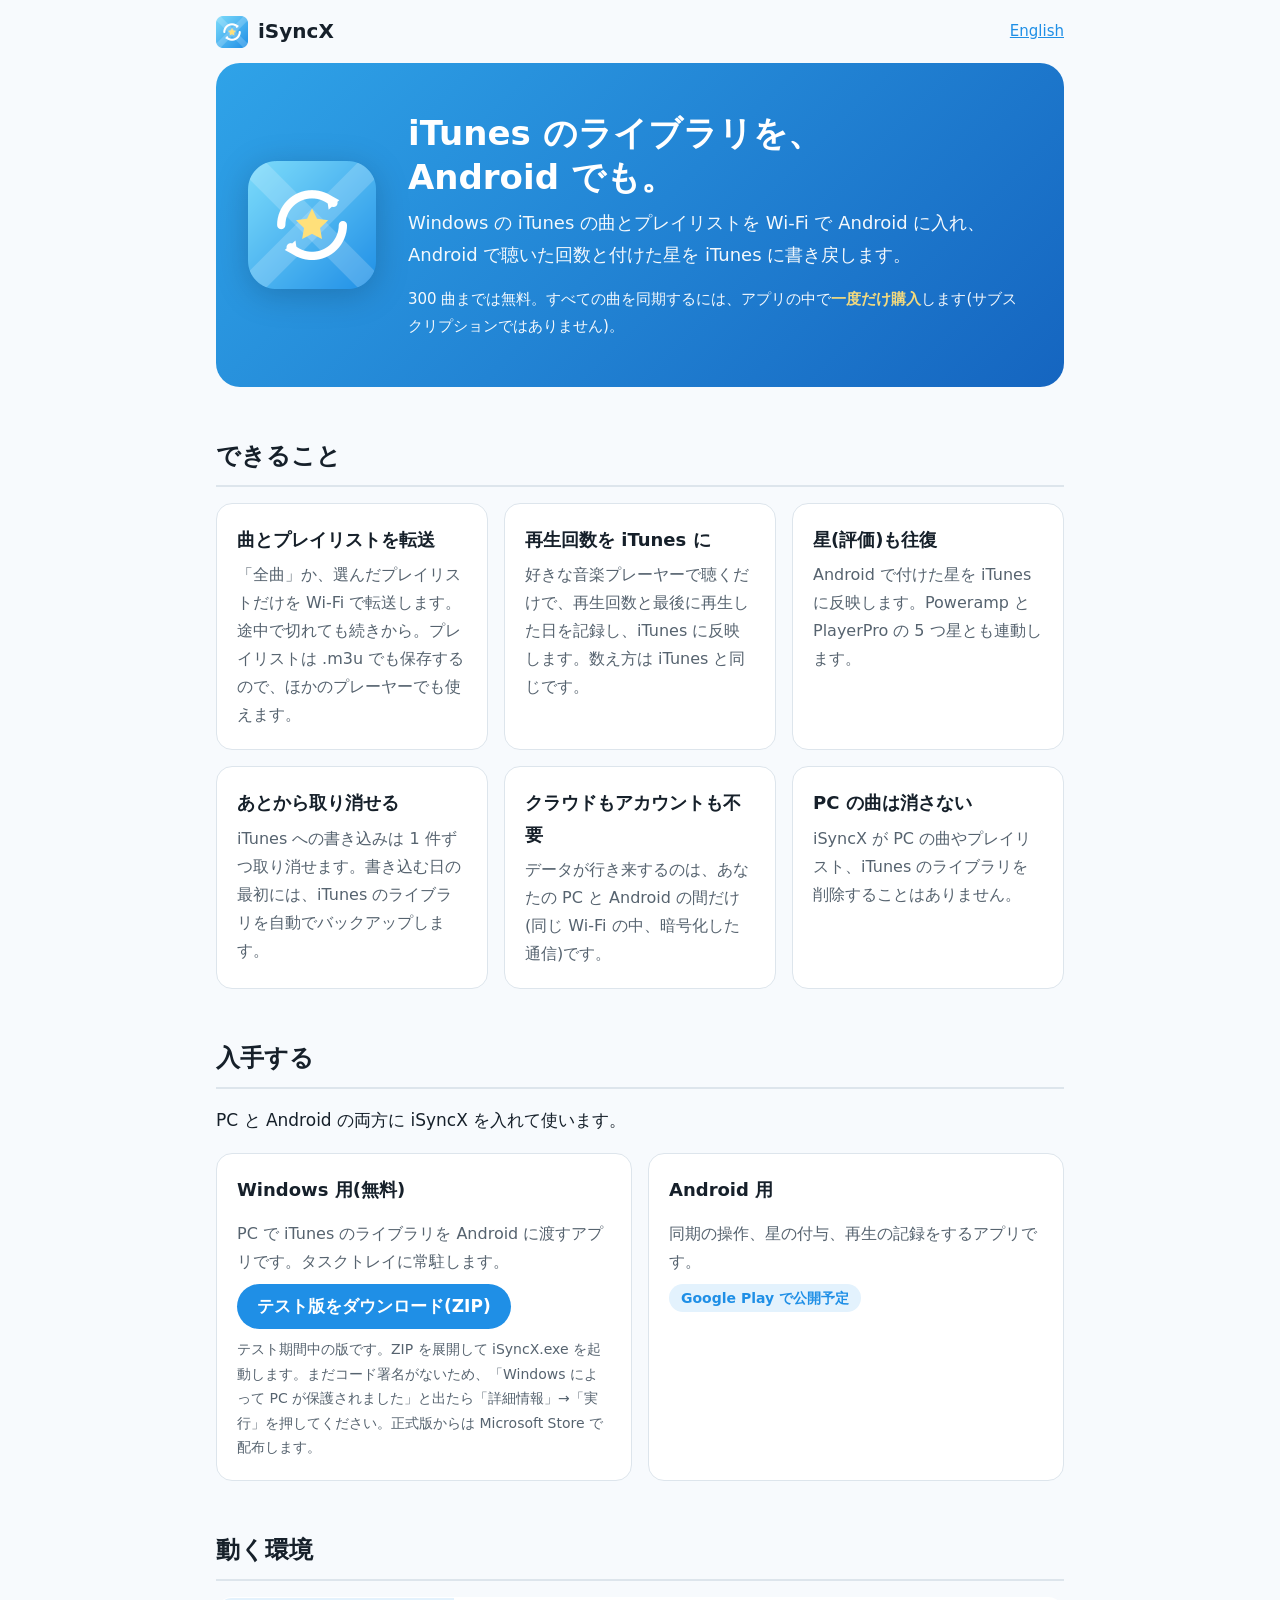
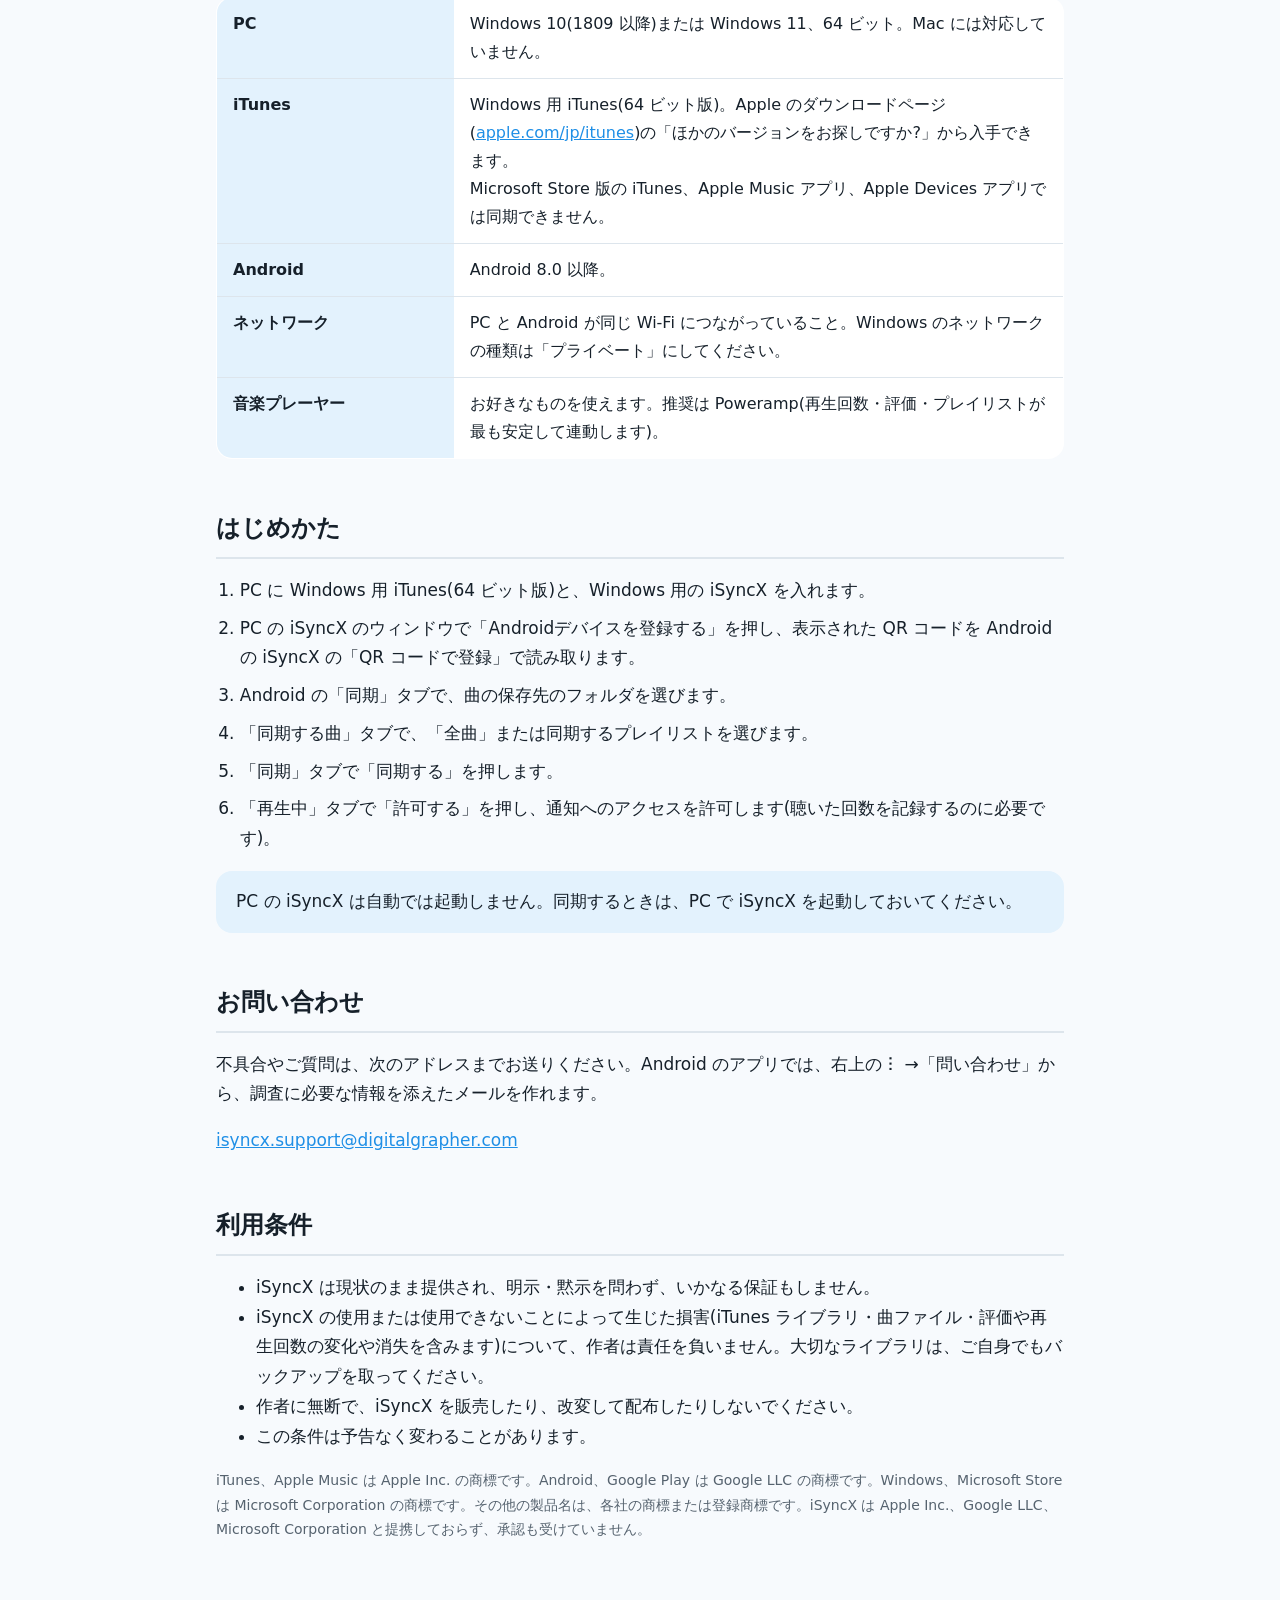
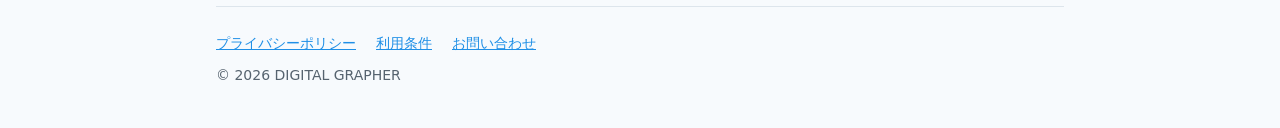
==== ja/index.html @ 6103f7bc "文言: 「プレイヤー」を「プレーヤー」に統一(アプリと揃える) Co-Authored-By: Claude Opus 5.5 <noreply@anthropic.com>" ====
<!doctype html>
<html lang="ja">
<head>
  <meta charset="utf-8">
  <meta name="viewport" content="width=device-width, initial-scale=1">
  <title>iSyncX — iTunes と Android をつなぐ同期アプリ</title>
  <meta name="description" content="Windows の iTunes の曲とプレイリストを Wi-Fi で Android に入れ、Android で聴いた回数と付けた星を iTunes に書き戻す同期アプリ。">
  <link rel="icon" href="../assets/favicon.png">
  <link rel="stylesheet" href="../assets/style.css">
  <link rel="alternate" hreflang="en" href="../en/">
</head>
<body>
  <div class="wrap">
    <header class="top">
      <a class="brand" href="./"><img src="../assets/icon.png" alt="">iSyncX</a>
      <a class="lang" href="../en/">English</a>
    </header>

    <div class="hero">
      <img src="../assets/icon.png" alt="iSyncX のアイコン">
      <div>
        <h1>iTunes のライブラリを、<br>Android でも。</h1>
        <p>Windows の iTunes の曲とプレイリストを Wi-Fi で Android に入れ、Android で聴いた回数と付けた星を iTunes に書き戻します。</p>
        <p class="note">300 曲までは無料。すべての曲を同期するには、アプリの中で<strong>一度だけ購入</strong>します(サブスクリプションではありません)。</p>
      </div>
    </div>

    <section id="features">
      <h2>できること</h2>
      <div class="grid">
        <div class="card">
          <h3>曲とプレイリストを転送</h3>
          <p>「全曲」か、選んだプレイリストだけを Wi-Fi で転送します。途中で切れても続きから。プレイリストは .m3u でも保存するので、ほかのプレーヤーでも使えます。</p>
        </div>
        <div class="card">
          <h3>再生回数を iTunes に</h3>
          <p>好きな音楽プレーヤーで聴くだけで、再生回数と最後に再生した日を記録し、iTunes に反映します。数え方は iTunes と同じです。</p>
        </div>
        <div class="card">
          <h3>星(評価)も往復</h3>
          <p>Android で付けた星を iTunes に反映します。Poweramp と PlayerPro の 5 つ星とも連動します。</p>
        </div>
        <div class="card">
          <h3>あとから取り消せる</h3>
          <p>iTunes への書き込みは 1 件ずつ取り消せます。書き込む日の最初には、iTunes のライブラリを自動でバックアップします。</p>
        </div>
        <div class="card">
          <h3>クラウドもアカウントも不要</h3>
          <p>データが行き来するのは、あなたの PC と Android の間だけ(同じ Wi-Fi の中、暗号化した通信)です。</p>
        </div>
        <div class="card">
          <h3>PC の曲は消さない</h3>
          <p>iSyncX が PC の曲やプレイリスト、iTunes のライブラリを削除することはありません。</p>
        </div>
      </div>
    </section>

    <section id="download">
      <h2>入手する</h2>
      <p>PC と Android の両方に iSyncX を入れて使います。</p>
      <div class="get">
        <div class="card">
          <h3>Windows 用(無料)</h3>
          <p>PC で iTunes のライブラリを Android に渡すアプリです。タスクトレイに常駐します。</p>
          <a class="get-btn" href="https://github.com/yamkei0322/isyncx/releases/latest">テスト版をダウンロード(ZIP)</a>
          <p class="note-small">テスト期間中の版です。ZIP を展開して iSyncX.exe を起動します。まだコード署名がないため、「Windows によって PC が保護されました」と出たら「詳細情報」→「実行」を押してください。正式版からは Microsoft Store で配布します。</p>
        </div>
        <div class="card">
          <h3>Android 用</h3>
          <p>同期の操作、星の付与、再生の記録をするアプリです。</p>
          <span class="soon">Google Play で公開予定</span>
        </div>
      </div>
    </section>

    <section id="requirements">
      <h2>動く環境</h2>
      <table>
        <tr><th>PC</th><td>Windows 10(1809 以降)または Windows 11、64 ビット。Mac には対応していません。</td></tr>
        <tr><th>iTunes</th><td>Windows 用 iTunes(64 ビット版)。Apple のダウンロードページ(<a href="https://www.apple.com/jp/itunes/">apple.com/jp/itunes</a>)の「ほかのバージョンをお探しですか?」から入手できます。<br>Microsoft Store 版の iTunes、Apple Music アプリ、Apple Devices アプリでは同期できません。</td></tr>
        <tr><th>Android</th><td>Android 8.0 以降。</td></tr>
        <tr><th>ネットワーク</th><td>PC と Android が同じ Wi-Fi につながっていること。Windows のネットワークの種類は「プライベート」にしてください。</td></tr>
        <tr><th>音楽プレーヤー</th><td>お好きなものを使えます。推奨は Poweramp(再生回数・評価・プレイリストが最も安定して連動します)。</td></tr>
      </table>
    </section>

    <section id="start">
      <h2>はじめかた</h2>
      <ol class="steps">
        <li>PC に Windows 用 iTunes(64 ビット版)と、Windows 用の iSyncX を入れます。</li>
        <li>PC の iSyncX のウィンドウで「Androidデバイスを登録する」を押し、表示された QR コードを Android の iSyncX の「QR コードで登録」で読み取ります。</li>
        <li>Android の「同期」タブで、曲の保存先のフォルダを選びます。</li>
        <li>「同期する曲」タブで、「全曲」または同期するプレイリストを選びます。</li>
        <li>「同期」タブで「同期する」を押します。</li>
        <li>「再生中」タブで「許可する」を押し、通知へのアクセスを許可します(聴いた回数を記録するのに必要です)。</li>
      </ol>
      <p class="callout">PC の iSyncX は自動では起動しません。同期するときは、PC で iSyncX を起動しておいてください。</p>
    </section>

    <section id="support">
      <h2>お問い合わせ</h2>
      <p>不具合やご質問は、次のアドレスまでお送りください。Android のアプリでは、右上の︙ →「問い合わせ」から、調査に必要な情報を添えたメールを作れます。</p>
      <p><a href="mailto:isyncx.support@digitalgrapher.com">isyncx.support@digitalgrapher.com</a></p>
    </section>

    <section id="terms">
      <h2>利用条件</h2>
      <ul>
        <li>iSyncX は現状のまま提供され、明示・黙示を問わず、いかなる保証もしません。</li>
        <li>iSyncX の使用または使用できないことによって生じた損害(iTunes ライブラリ・曲ファイル・評価や再生回数の変化や消失を含みます)について、作者は責任を負いません。大切なライブラリは、ご自身でもバックアップを取ってください。</li>
        <li>作者に無断で、iSyncX を販売したり、改変して配布したりしないでください。</li>
        <li>この条件は予告なく変わることがあります。</li>
      </ul>
      <p class="small">iTunes、Apple Music は Apple Inc. の商標です。Android、Google Play は Google LLC の商標です。Windows、Microsoft Store は Microsoft Corporation の商標です。その他の製品名は、各社の商標または登録商標です。iSyncX は Apple Inc.、Google LLC、Microsoft Corporation と提携しておらず、承認も受けていません。</p>
    </section>

    <footer>
      <nav>
        <a href="privacy.html">プライバシーポリシー</a>
        <a href="#terms">利用条件</a>
        <a href="#support">お問い合わせ</a>
      </nav>
      © 2026 DIGITAL GRAPHER
    </footer>
  </div>
</body>
</html>
---- assets/style.css ----
/* iSyncX の Web サイト。色はアプリのアイコン(水色 → 青のグラデーション・金の星)から取る */

:root {
  --bg: #f7fafd;
  --surface: #ffffff;
  --text: #16202a;
  --muted: #56636f;
  --line: #dde5ec;
  --accent: #1f8fe6;
  --accent-soft: #e3f2fd;
  --hero-from: #2fa3e8;
  --hero-to: #1565c0;
  --star: #ffe07a;
  --radius: 16px;
}

@media (prefers-color-scheme: dark) {
  :root {
    --bg: #0f151b;
    --surface: #17202a;
    --text: #e6edf3;
    --muted: #9aa8b5;
    --line: #26323e;
    --accent: #6cc2ff;
    --accent-soft: #1a2d3d;
    --hero-from: #1d6fb0;
    --hero-to: #0e3f6b;
  }
}

* { box-sizing: border-box; }

html { -webkit-text-size-adjust: 100%; }

body {
  margin: 0;
  background: var(--bg);
  color: var(--text);
  font-family: system-ui, -apple-system, "Segoe UI", "Hiragino Sans", "Hiragino Kaku Gothic ProN", "Yu Gothic UI", Meiryo, sans-serif;
  font-size: 17px;
  line-height: 1.75;
}

a { color: var(--accent); }

.wrap {
  max-width: 880px;
  margin: 0 auto;
  padding: 0 16px;
}

/* ---- 上の帯 ---- */
.top {
  display: flex;
  align-items: center;
  justify-content: space-between;
  gap: 12px;
  padding: 14px 0;
}
.brand {
  display: flex;
  align-items: center;
  gap: 10px;
  color: var(--text);
  text-decoration: none;
  font-weight: 700;
  font-size: 20px;
}
.brand img { width: 32px; height: 32px; }
.lang { font-size: 15px; }

/* ---- 最初の大きな見出し ---- */
.hero {
  background: linear-gradient(135deg, var(--hero-from), var(--hero-to));
  color: #fff;
  border-radius: 24px;
  padding: 48px 32px;
  display: flex;
  align-items: center;
  gap: 32px;
}
.hero img { width: 128px; height: 128px; flex: none; filter: drop-shadow(0 6px 16px rgba(0, 0, 0, .18)); }
.hero h1 { margin: 0 0 8px; font-size: 34px; line-height: 1.3; }
.hero p { margin: 0; font-size: 18px; opacity: .95; }
.hero .note { margin-top: 16px; font-size: 15px; }
.hero .note strong { color: var(--star); }

/* ---- 節 ---- */
section { margin: 48px 0; }
h2 {
  font-size: 24px;
  margin: 0 0 16px;
  padding-bottom: 8px;
  border-bottom: 2px solid var(--line);
}
h3 { font-size: 18px; margin: 0 0 6px; }

.grid {
  display: grid;
  grid-template-columns: repeat(auto-fit, minmax(240px, 1fr));
  gap: 16px;
}
.card {
  background: var(--surface);
  border: 1px solid var(--line);
  border-radius: var(--radius);
  padding: 20px;
}
.card p { margin: 0; color: var(--muted); font-size: 16px; }

ol.steps { padding-left: 1.4em; }
ol.steps li { margin-bottom: 8px; }

table {
  width: 100%;
  border-collapse: collapse;
  background: var(--surface);
  border: 1px solid var(--line);
  border-radius: var(--radius);
  overflow: hidden;
  font-size: 16px;
}
th, td { text-align: left; vertical-align: top; padding: 12px 16px; border-bottom: 1px solid var(--line); }
tr:last-child th, tr:last-child td { border-bottom: none; }
th { width: 28%; font-weight: 600; background: var(--accent-soft); }

.get {
  display: grid;
  grid-template-columns: repeat(auto-fit, minmax(240px, 1fr));
  gap: 16px;
}
.get .card { display: flex; flex-direction: column; gap: 8px; }
.get-btn {
  display: inline-block;
  align-self: flex-start;
  background: var(--accent);
  color: var(--surface);
  border-radius: 999px;
  padding: 8px 20px;
  font-weight: 600;
  text-decoration: none;
}
.get-btn:hover { filter: brightness(1.08); }
.card p.note-small { font-size: 14px; }
.soon {
  display: inline-block;
  align-self: flex-start;
  background: var(--accent-soft);
  color: var(--accent);
  border-radius: 999px;
  padding: 2px 12px;
  font-size: 14px;
  font-weight: 600;
}

.callout {
  background: var(--accent-soft);
  border-radius: var(--radius);
  padding: 16px 20px;
}

/* ---- 文書(プライバシーポリシー) ---- */
.doc h1 { font-size: 30px; line-height: 1.35; margin: 32px 0 8px; }
.doc .date { color: var(--muted); margin: 0 0 32px; }
.doc h2 { font-size: 20px; margin-top: 36px; }
.doc ul { padding-left: 1.3em; }
.doc li { margin-bottom: 6px; }

/* ---- 下の帯 ---- */
footer {
  margin-top: 64px;
  padding: 24px 0 40px;
  border-top: 1px solid var(--line);
  color: var(--muted);
  font-size: 14px;
}
footer nav { display: flex; flex-wrap: wrap; gap: 8px 20px; margin-bottom: 8px; }
.small { font-size: 14px; color: var(--muted); }

@media (max-width: 600px) {
  body { font-size: 16px; }
  .hero { flex-direction: column; text-align: center; padding: 32px 20px; gap: 16px; }
  .hero img { width: 96px; height: 96px; }
  .hero h1 { font-size: 26px; }
  th, td { display: block; width: 100%; }
  th { border-bottom: none; padding-bottom: 4px; }
  td { padding-top: 4px; }
}
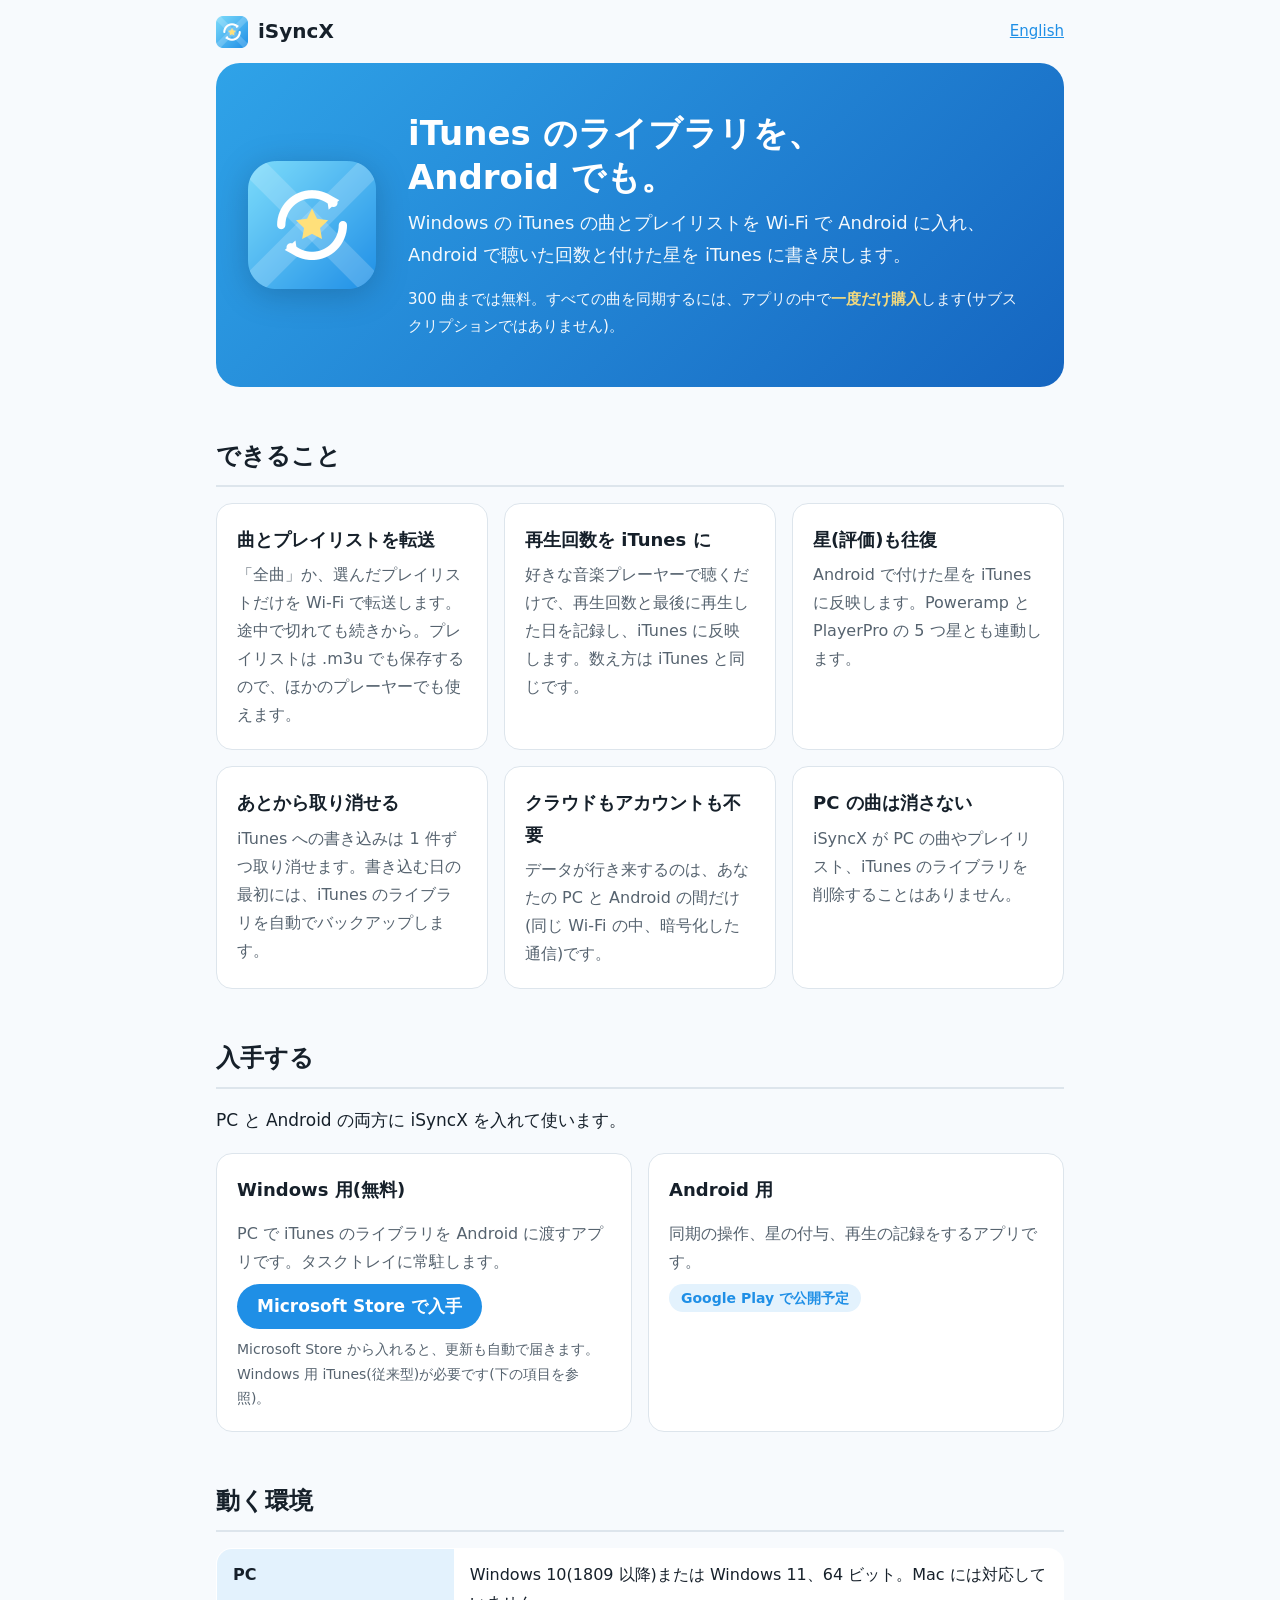
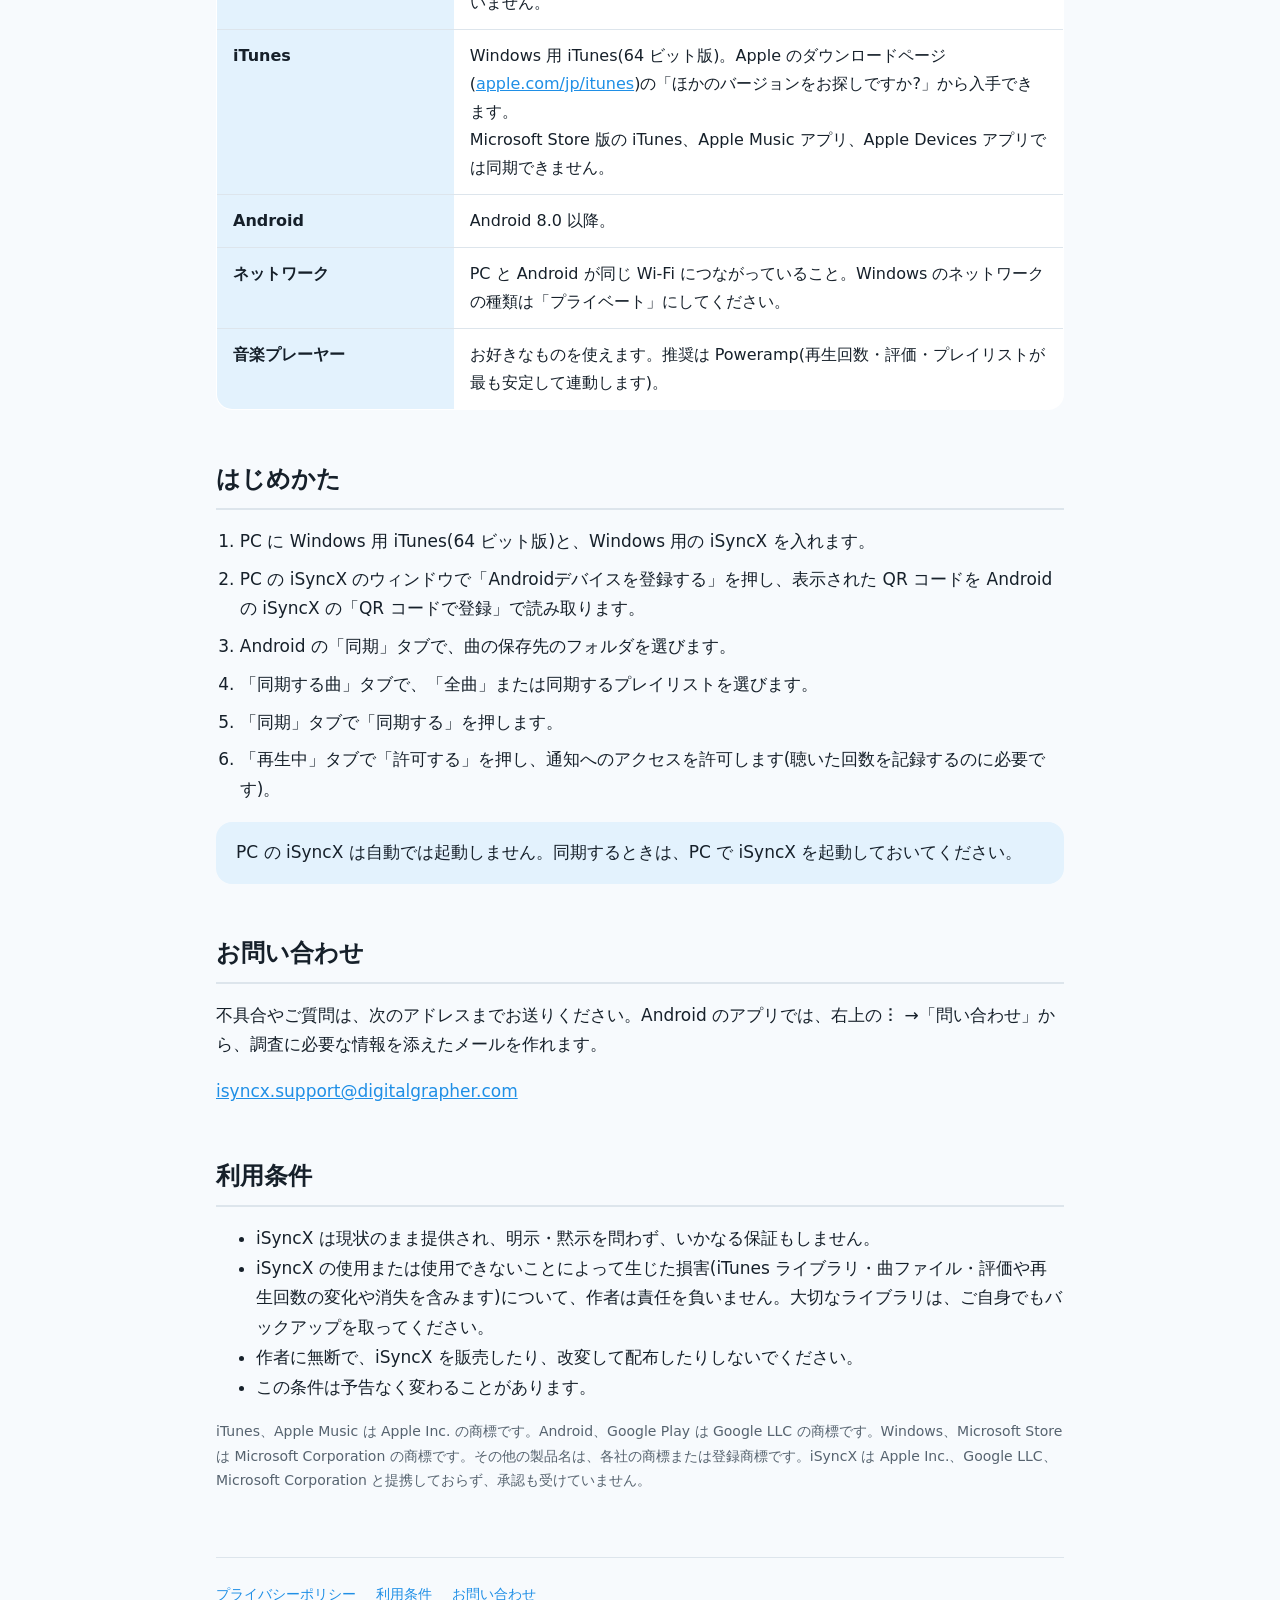
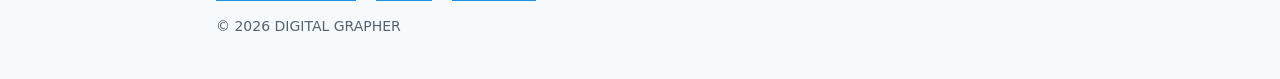
==== commit d41feee4: "PC アプリの入手先を Microsoft Store に(正式公開)" ====
--- a/ja/index.html
+++ b/ja/index.html
@@ -62,8 +62,8 @@
         <div class="card">
           <h3>Windows 用(無料)</h3>
           <p>PC で iTunes のライブラリを Android に渡すアプリです。タスクトレイに常駐します。</p>
-          <a class="get-btn" href="https://github.com/yamkei0322/isyncx/releases/latest">テスト版をダウンロード(ZIP)</a>
-          <p class="note-small">テスト期間中の版です。ZIP を展開して iSyncX.exe を起動します。まだコード署名がないため、「Windows によって PC が保護されました」と出たら「詳細情報」→「実行」を押してください。正式版からは Microsoft Store で配布します。</p>
+          <a class="get-btn" href="https://apps.microsoft.com/detail/9NQ97N13VJSS">Microsoft Store で入手</a>
+          <p class="note-small">Microsoft Store から入れると、更新も自動で届きます。Windows 用 iTunes(従来型)が必要です(下の項目を参照)。</p>
         </div>
         <div class="card">
           <h3>Android 用</h3>
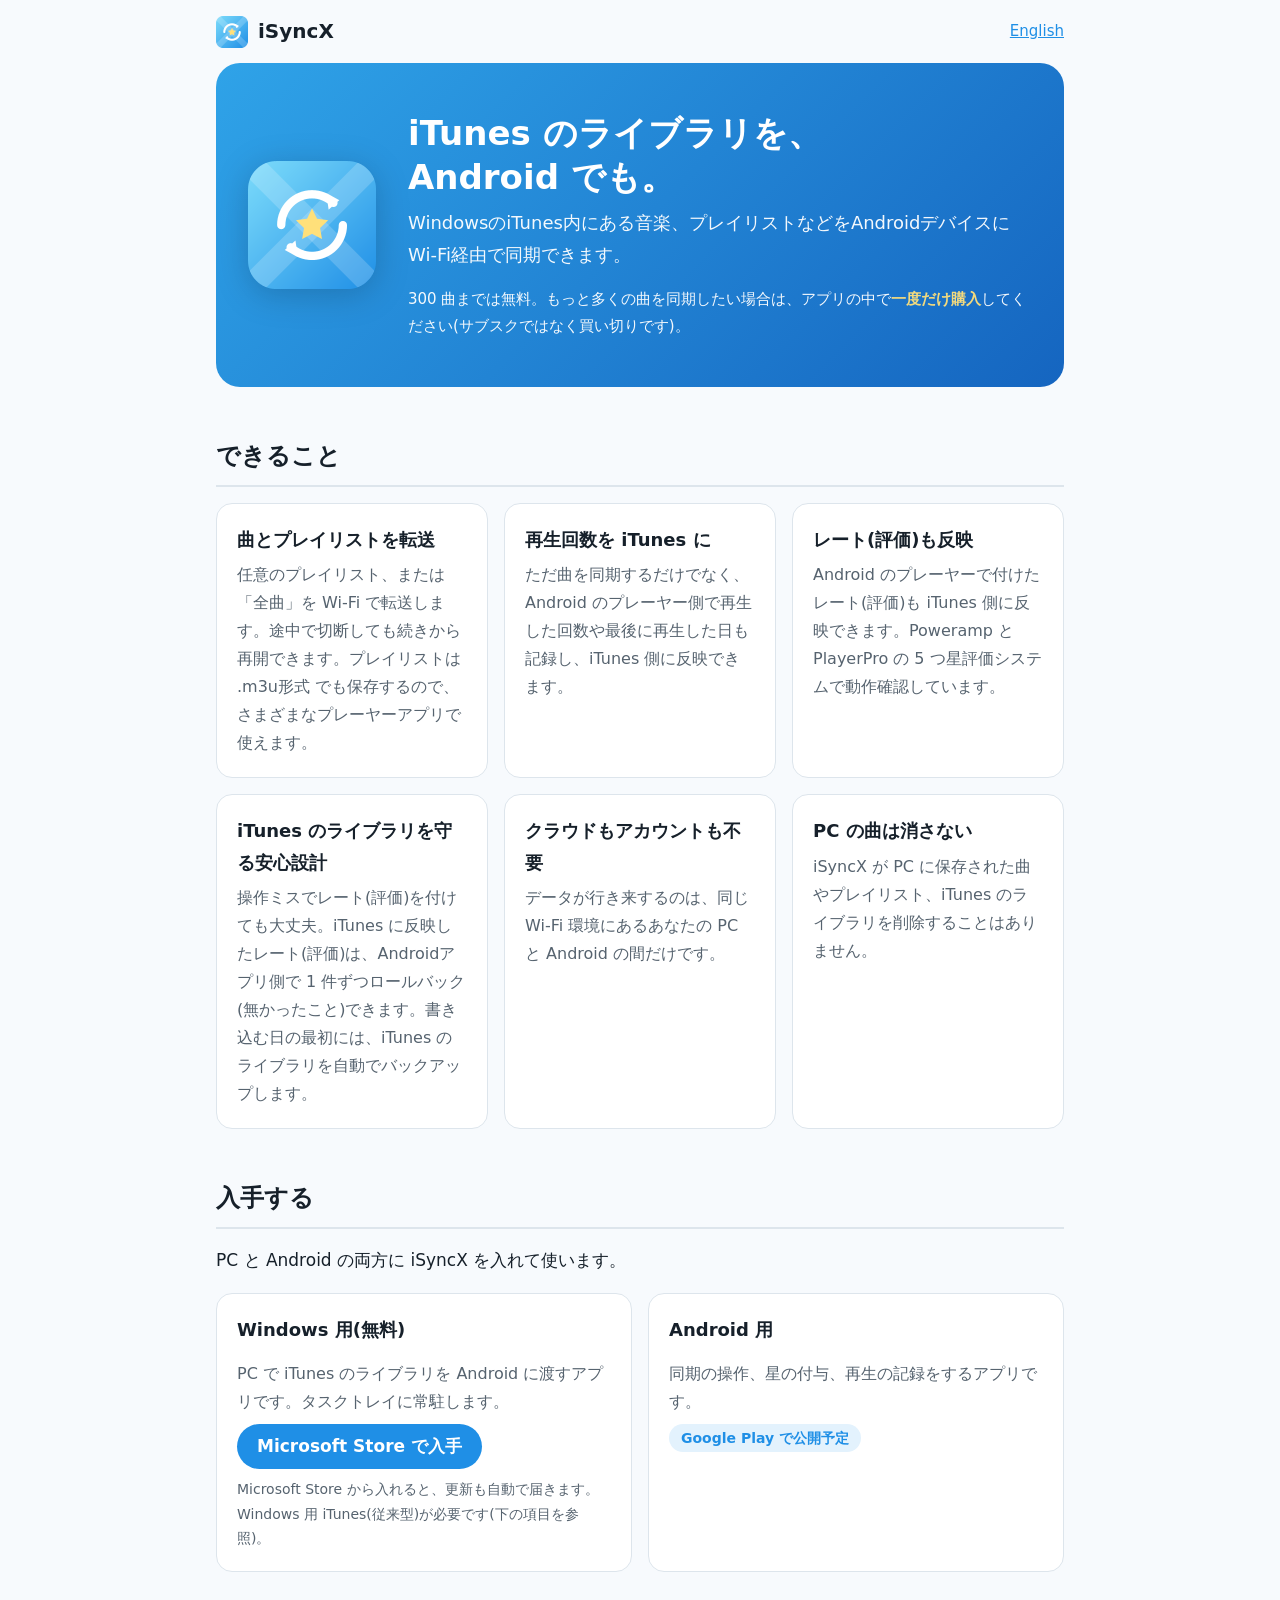
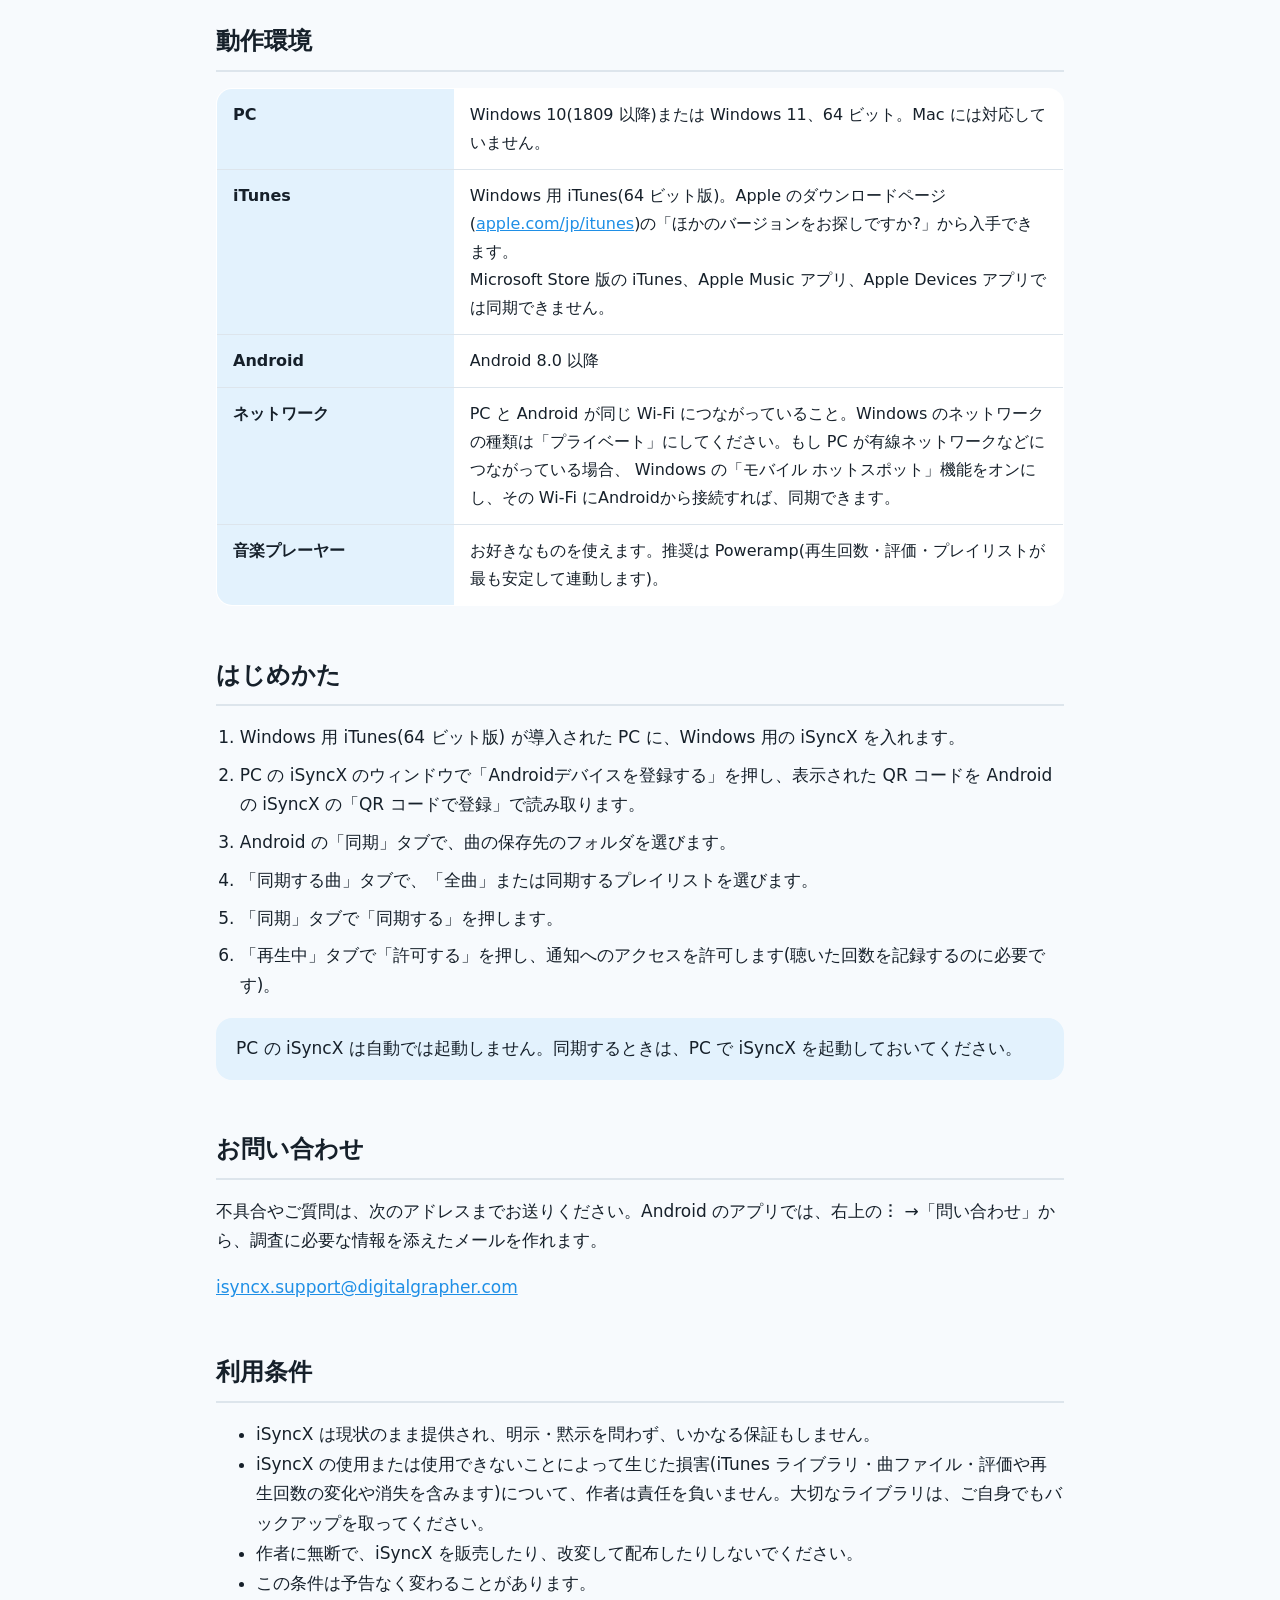
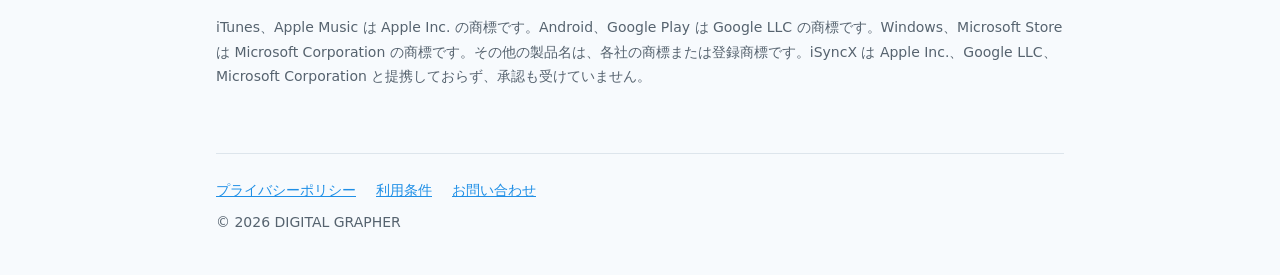
==== commit 19ada301: "文言: 紹介ページの日本語を校正し、ホットスポットの案内を追加 Co-Authored-By: Claude Sonnet 5.5 <noreply@anthropic.com>" ====
--- a/ja/index.html
+++ b/ja/index.html
@@ -3,8 +3,8 @@
 <head>
   <meta charset="utf-8">
   <meta name="viewport" content="width=device-width, initial-scale=1">
-  <title>iSyncX — iTunes と Android をつなぐ同期アプリ</title>
-  <meta name="description" content="Windows の iTunes の曲とプレイリストを Wi-Fi で Android に入れ、Android で聴いた回数と付けた星を iTunes に書き戻す同期アプリ。">
+  <title>iSyncX — iTunes と Android の同期アプリ</title>
+  <meta name="description" content="Windows の iTunes の楽曲とプレイリストを Wi-Fi で Android に入れ、Android で聴いた回数と付けた星を iTunes に書き戻す同期アプリ。">
   <link rel="icon" href="../assets/favicon.png">
   <link rel="stylesheet" href="../assets/style.css">
   <link rel="alternate" hreflang="en" href="../en/">
@@ -20,8 +20,8 @@
       <img src="../assets/icon.png" alt="iSyncX のアイコン">
       <div>
         <h1>iTunes のライブラリを、<br>Android でも。</h1>
-        <p>Windows の iTunes の曲とプレイリストを Wi-Fi で Android に入れ、Android で聴いた回数と付けた星を iTunes に書き戻します。</p>
-        <p class="note">300 曲までは無料。すべての曲を同期するには、アプリの中で<strong>一度だけ購入</strong>します(サブスクリプションではありません)。</p>
+        <p>WindowsのiTunes内にある音楽、プレイリストなどをAndroidデバイスにWi-Fi経由で同期できます。</p>
+        <p class="note">300 曲までは無料。もっと多くの曲を同期したい場合は、アプリの中で<strong>一度だけ購入</strong>してください(サブスクではなく買い切りです)。</p>
       </div>
     </div>
 
@@ -30,27 +30,27 @@
       <div class="grid">
         <div class="card">
           <h3>曲とプレイリストを転送</h3>
-          <p>「全曲」か、選んだプレイリストだけを Wi-Fi で転送します。途中で切れても続きから。プレイリストは .m3u でも保存するので、ほかのプレーヤーでも使えます。</p>
+          <p>任意のプレイリスト、または「全曲」を Wi-Fi で転送します。途中で切断しても続きから再開できます。プレイリストは .m3u形式 でも保存するので、さまざまなプレーヤーアプリで使えます。</p>
         </div>
         <div class="card">
           <h3>再生回数を iTunes に</h3>
-          <p>好きな音楽プレーヤーで聴くだけで、再生回数と最後に再生した日を記録し、iTunes に反映します。数え方は iTunes と同じです。</p>
+          <p>ただ曲を同期するだけでなく、Android のプレーヤー側で再生した回数や最後に再生した日も記録し、iTunes 側に反映できます。</p>
         </div>
         <div class="card">
-          <h3>星(評価)も往復</h3>
-          <p>Android で付けた星を iTunes に反映します。Poweramp と PlayerPro の 5 つ星とも連動します。</p>
+          <h3>レート(評価)も反映</h3>
+          <p>Android のプレーヤーで付けたレート(評価)も iTunes 側に反映できます。Poweramp と PlayerPro の 5 つ星評価システムで動作確認しています。</p>
         </div>
         <div class="card">
-          <h3>あとから取り消せる</h3>
-          <p>iTunes への書き込みは 1 件ずつ取り消せます。書き込む日の最初には、iTunes のライブラリを自動でバックアップします。</p>
+          <h3>iTunes のライブラリを守る安心設計</h3>
+          <p>操作ミスでレート(評価)を付けても大丈夫。iTunes に反映したレート(評価)は、Androidアプリ側で 1 件ずつロールバック(無かったこと)できます。書き込む日の最初には、iTunes のライブラリを自動でバックアップします。</p>
         </div>
         <div class="card">
           <h3>クラウドもアカウントも不要</h3>
-          <p>データが行き来するのは、あなたの PC と Android の間だけ(同じ Wi-Fi の中、暗号化した通信)です。</p>
+          <p>データが行き来するのは、同じ Wi-Fi 環境にあるあなたの PC と Android の間だけです。</p>
         </div>
         <div class="card">
           <h3>PC の曲は消さない</h3>
-          <p>iSyncX が PC の曲やプレイリスト、iTunes のライブラリを削除することはありません。</p>
+          <p>iSyncX が PC に保存された曲やプレイリスト、iTunes のライブラリを削除することはありません。</p>
         </div>
       </div>
     </section>
@@ -74,12 +74,12 @@
     </section>
 
     <section id="requirements">
-      <h2>動く環境</h2>
+      <h2>動作環境</h2>
       <table>
         <tr><th>PC</th><td>Windows 10(1809 以降)または Windows 11、64 ビット。Mac には対応していません。</td></tr>
         <tr><th>iTunes</th><td>Windows 用 iTunes(64 ビット版)。Apple のダウンロードページ(<a href="https://www.apple.com/jp/itunes/">apple.com/jp/itunes</a>)の「ほかのバージョンをお探しですか?」から入手できます。<br>Microsoft Store 版の iTunes、Apple Music アプリ、Apple Devices アプリでは同期できません。</td></tr>
-        <tr><th>Android</th><td>Android 8.0 以降。</td></tr>
-        <tr><th>ネットワーク</th><td>PC と Android が同じ Wi-Fi につながっていること。Windows のネットワークの種類は「プライベート」にしてください。</td></tr>
+        <tr><th>Android</th><td>Android 8.0 以降</td></tr>
+        <tr><th>ネットワーク</th><td>PC と Android が同じ Wi-Fi につながっていること。Windows のネットワークの種類は「プライベート」にしてください。もし PC が有線ネットワークなどにつながっている場合、 Windows の「モバイル ホットスポット」機能をオンにし、その Wi-Fi にAndroidから接続すれば、同期できます。</td></tr>
         <tr><th>音楽プレーヤー</th><td>お好きなものを使えます。推奨は Poweramp(再生回数・評価・プレイリストが最も安定して連動します)。</td></tr>
       </table>
     </section>
@@ -87,7 +87,7 @@
     <section id="start">
       <h2>はじめかた</h2>
       <ol class="steps">
-        <li>PC に Windows 用 iTunes(64 ビット版)と、Windows 用の iSyncX を入れます。</li>
+        <li>Windows 用 iTunes(64 ビット版) が導入された PC に、Windows 用の iSyncX を入れます。</li>
         <li>PC の iSyncX のウィンドウで「Androidデバイスを登録する」を押し、表示された QR コードを Android の iSyncX の「QR コードで登録」で読み取ります。</li>
         <li>Android の「同期」タブで、曲の保存先のフォルダを選びます。</li>
         <li>「同期する曲」タブで、「全曲」または同期するプレイリストを選びます。</li>
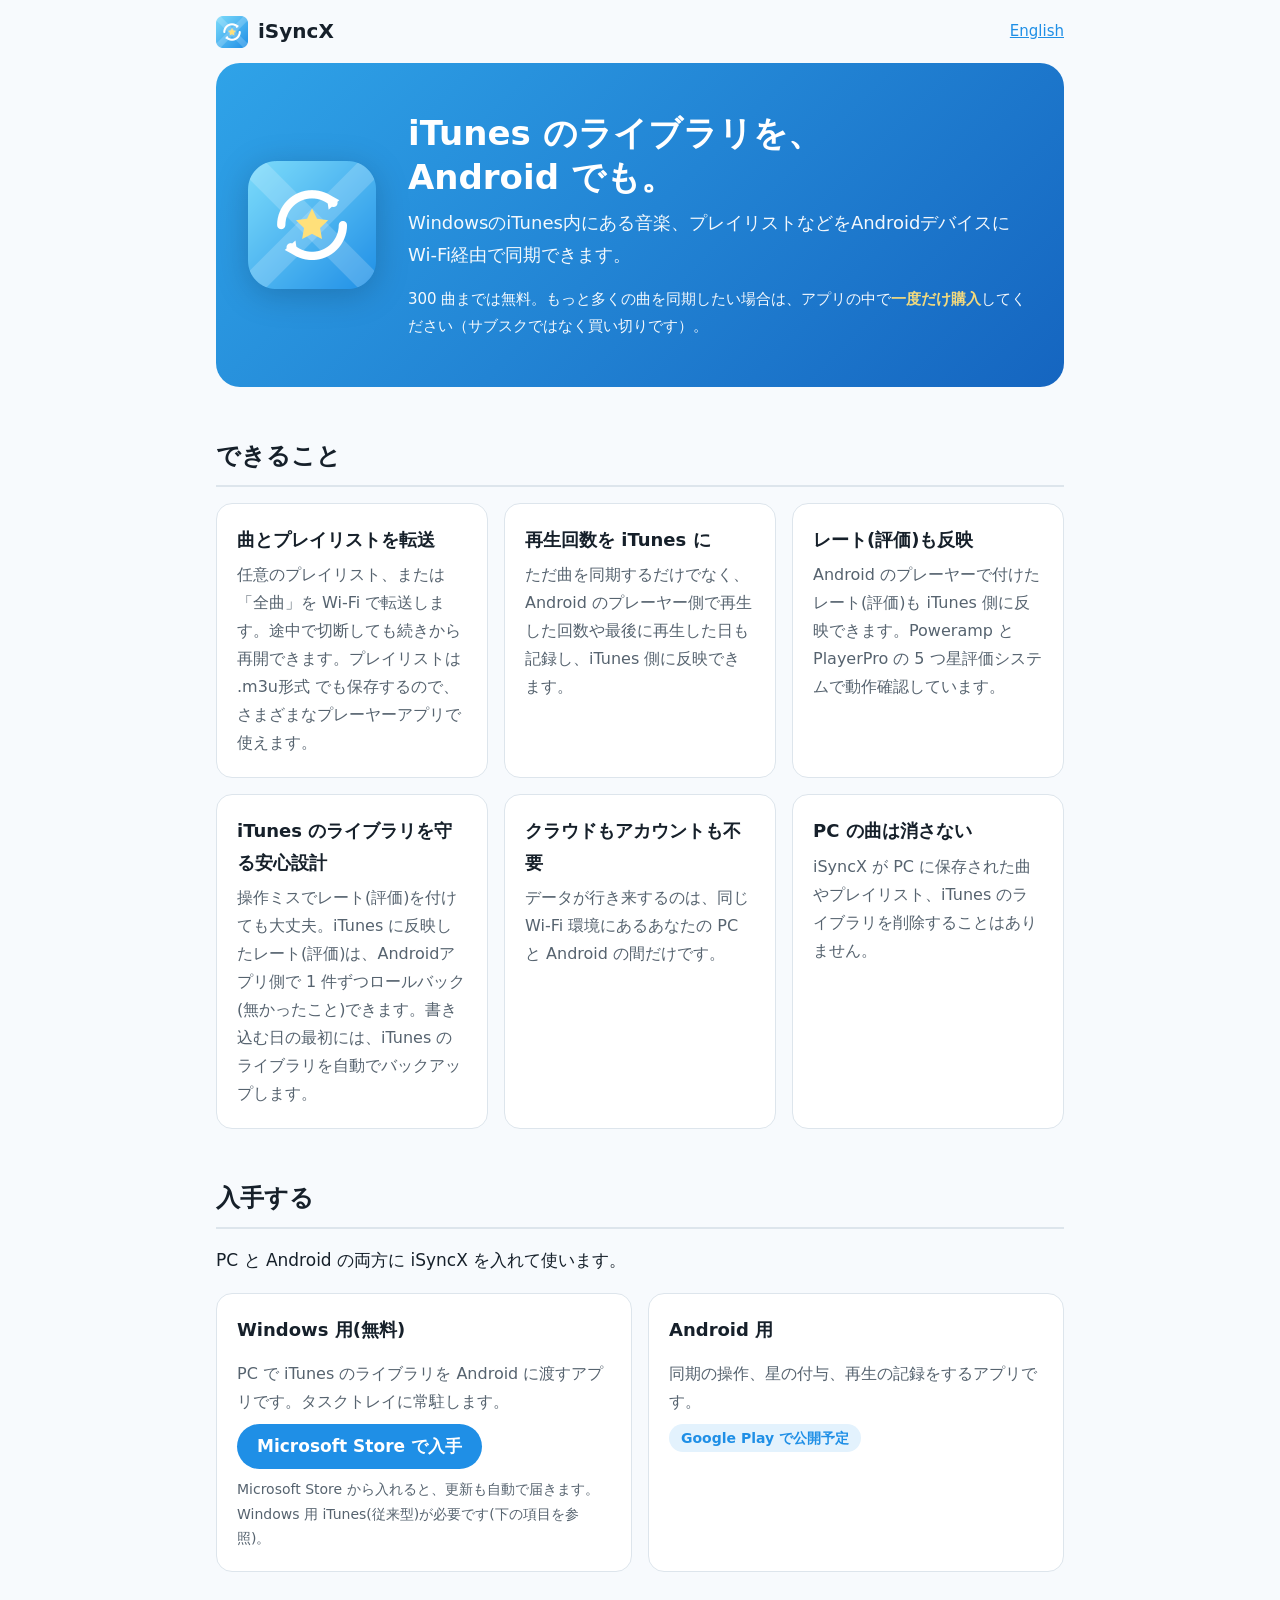
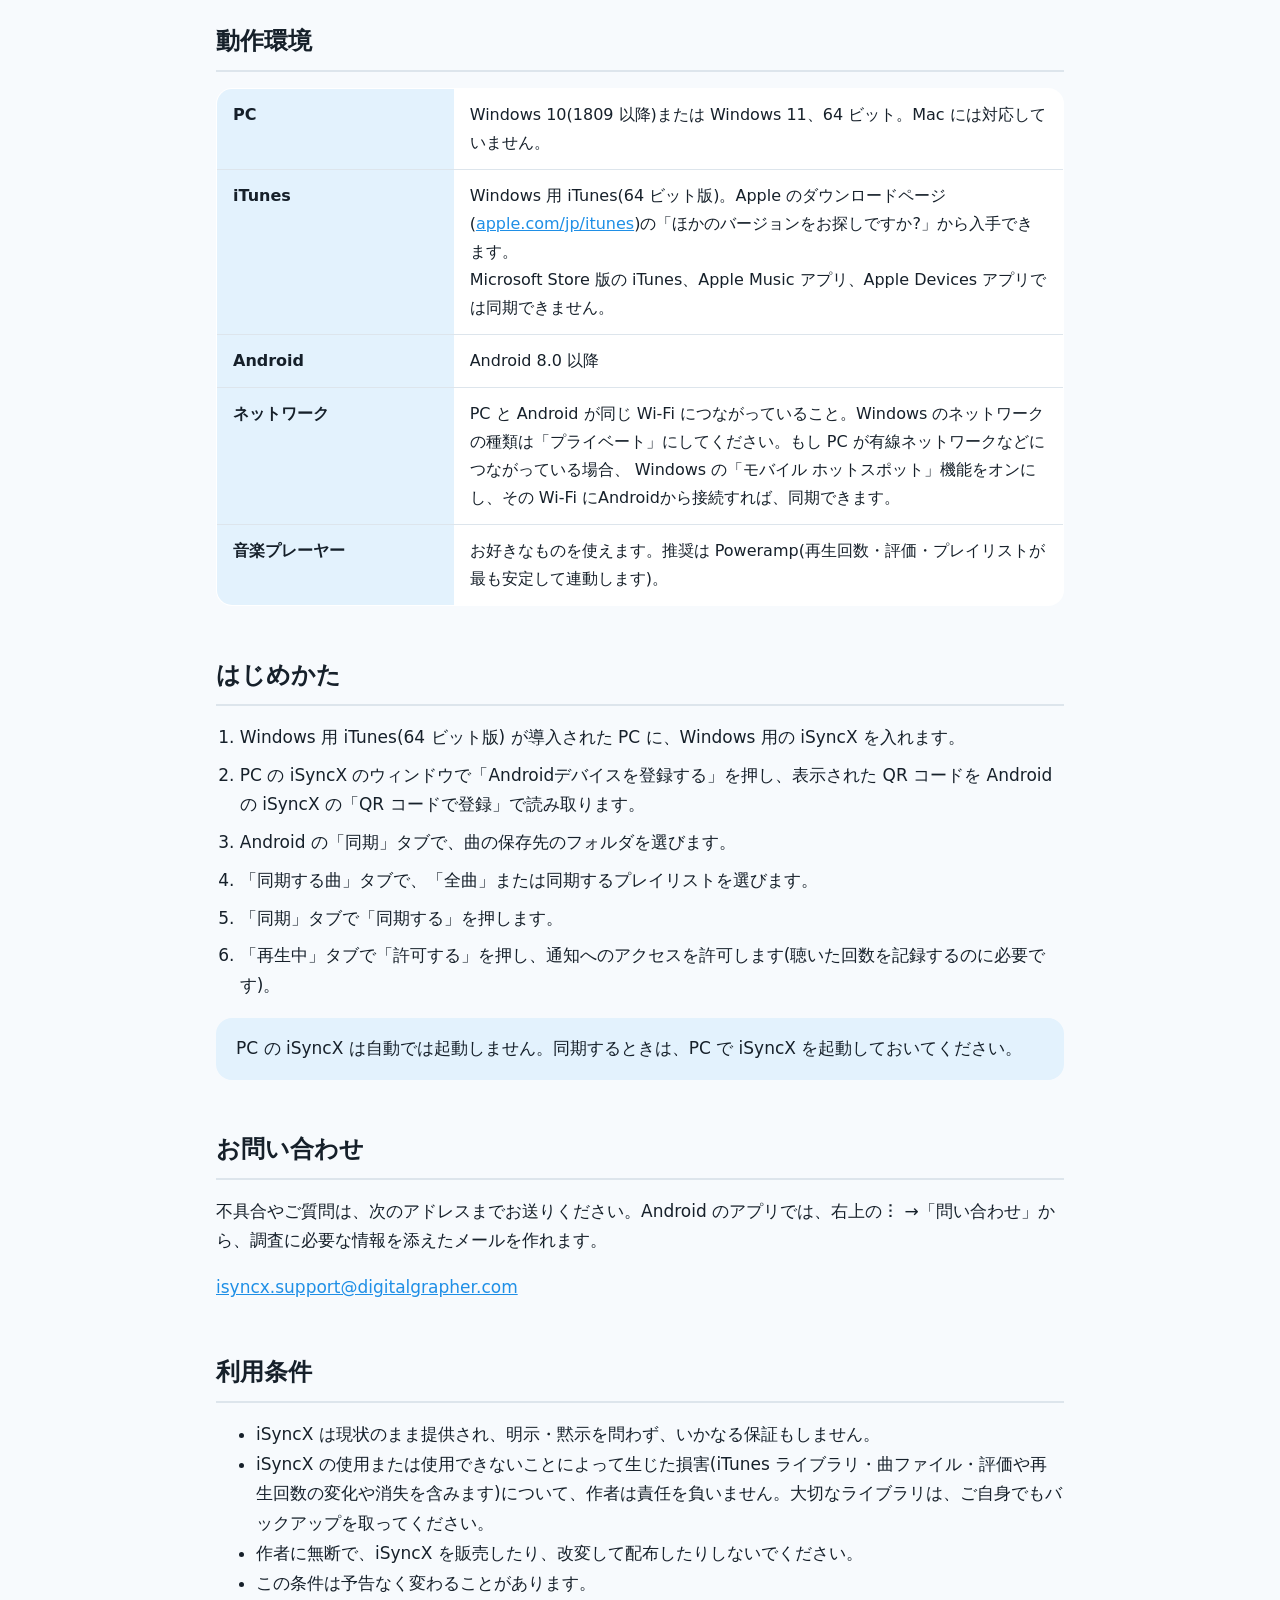
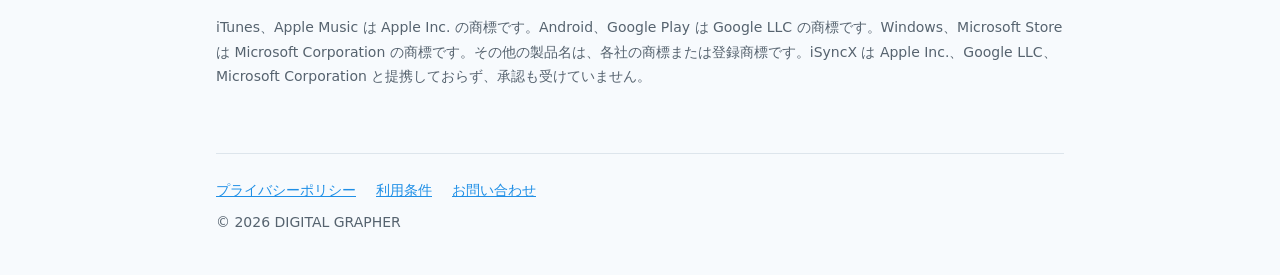
==== commit d44b203f: "文言: 紹介ページの括弧を全角に Co-Authored-By: Claude Sonnet 5.5 <noreply@anthropic.com>" ====
--- a/ja/index.html
+++ b/ja/index.html
@@ -21,7 +21,7 @@
       <div>
         <h1>iTunes のライブラリを、<br>Android でも。</h1>
         <p>WindowsのiTunes内にある音楽、プレイリストなどをAndroidデバイスにWi-Fi経由で同期できます。</p>
-        <p class="note">300 曲までは無料。もっと多くの曲を同期したい場合は、アプリの中で<strong>一度だけ購入</strong>してください(サブスクではなく買い切りです)。</p>
+        <p class="note">300 曲までは無料。もっと多くの曲を同期したい場合は、アプリの中で<strong>一度だけ購入</strong>してください（サブスクではなく買い切りです）。</p>
       </div>
     </div>
 
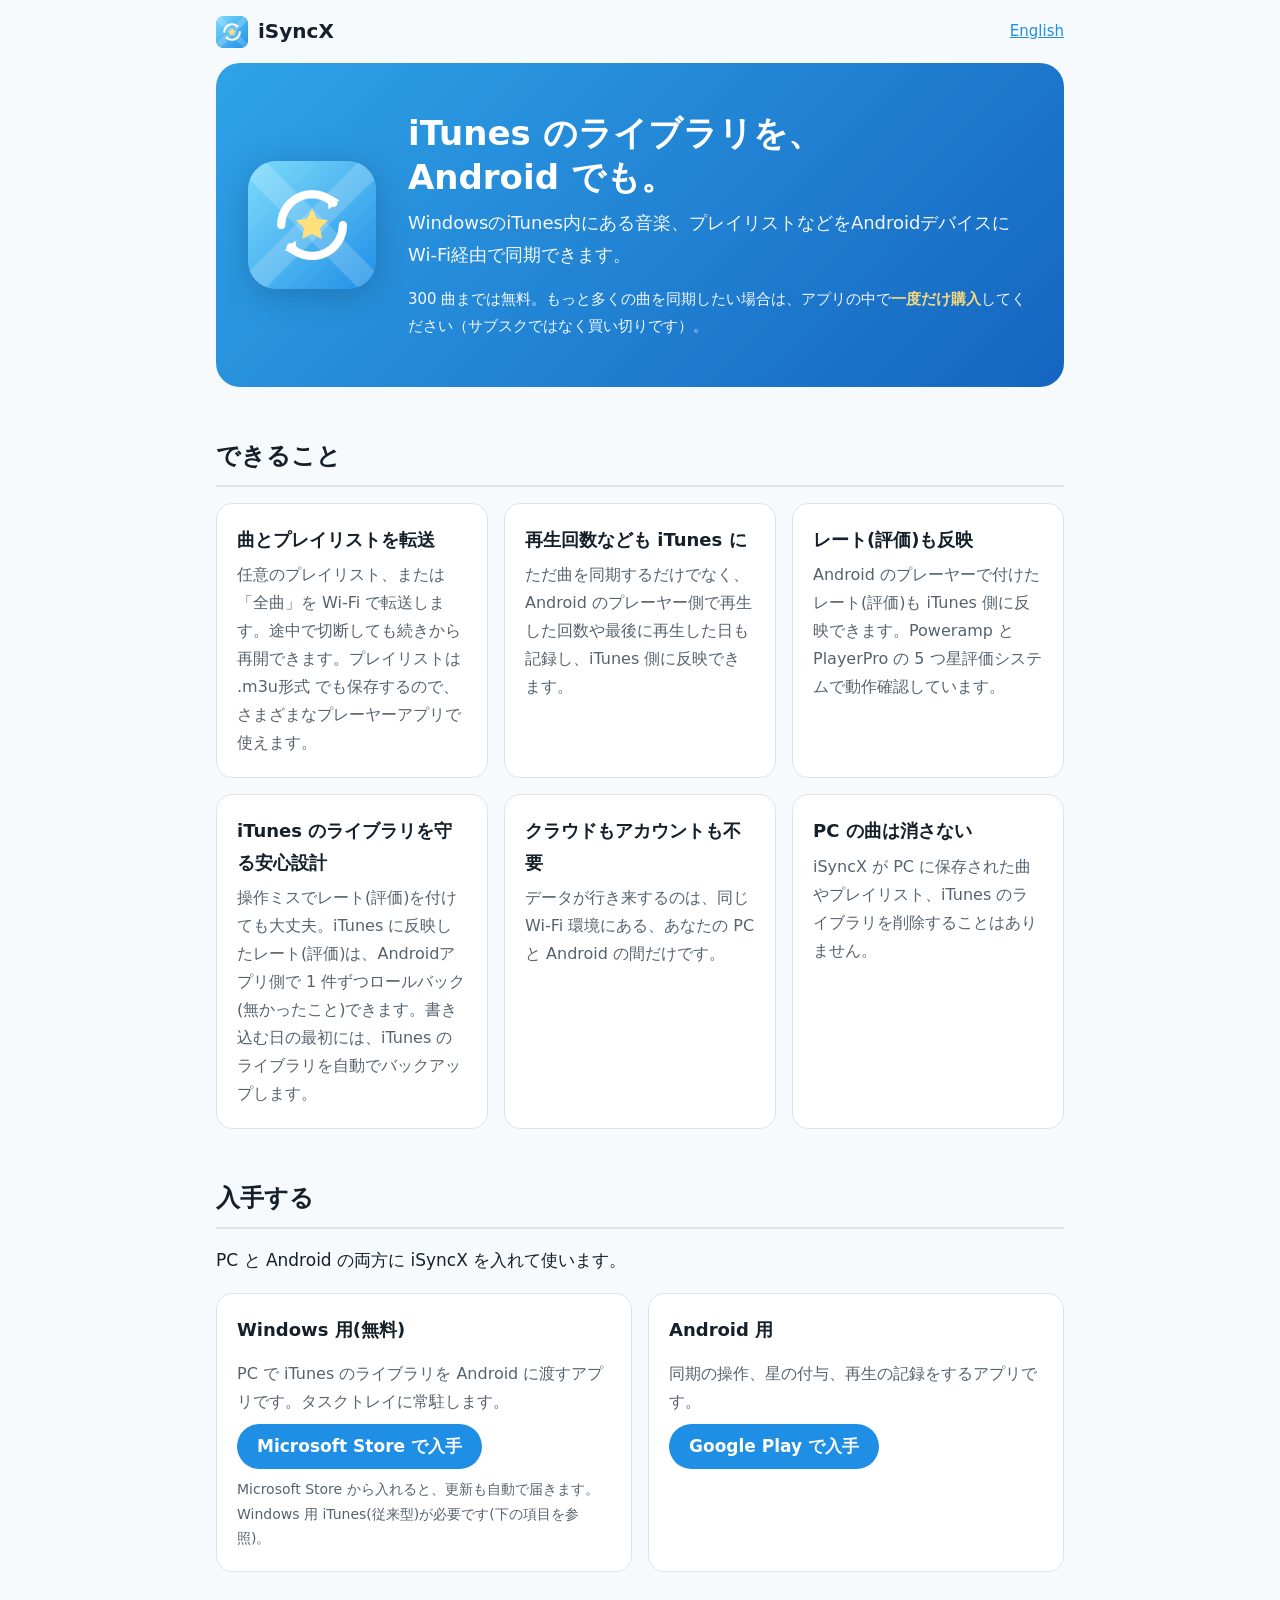
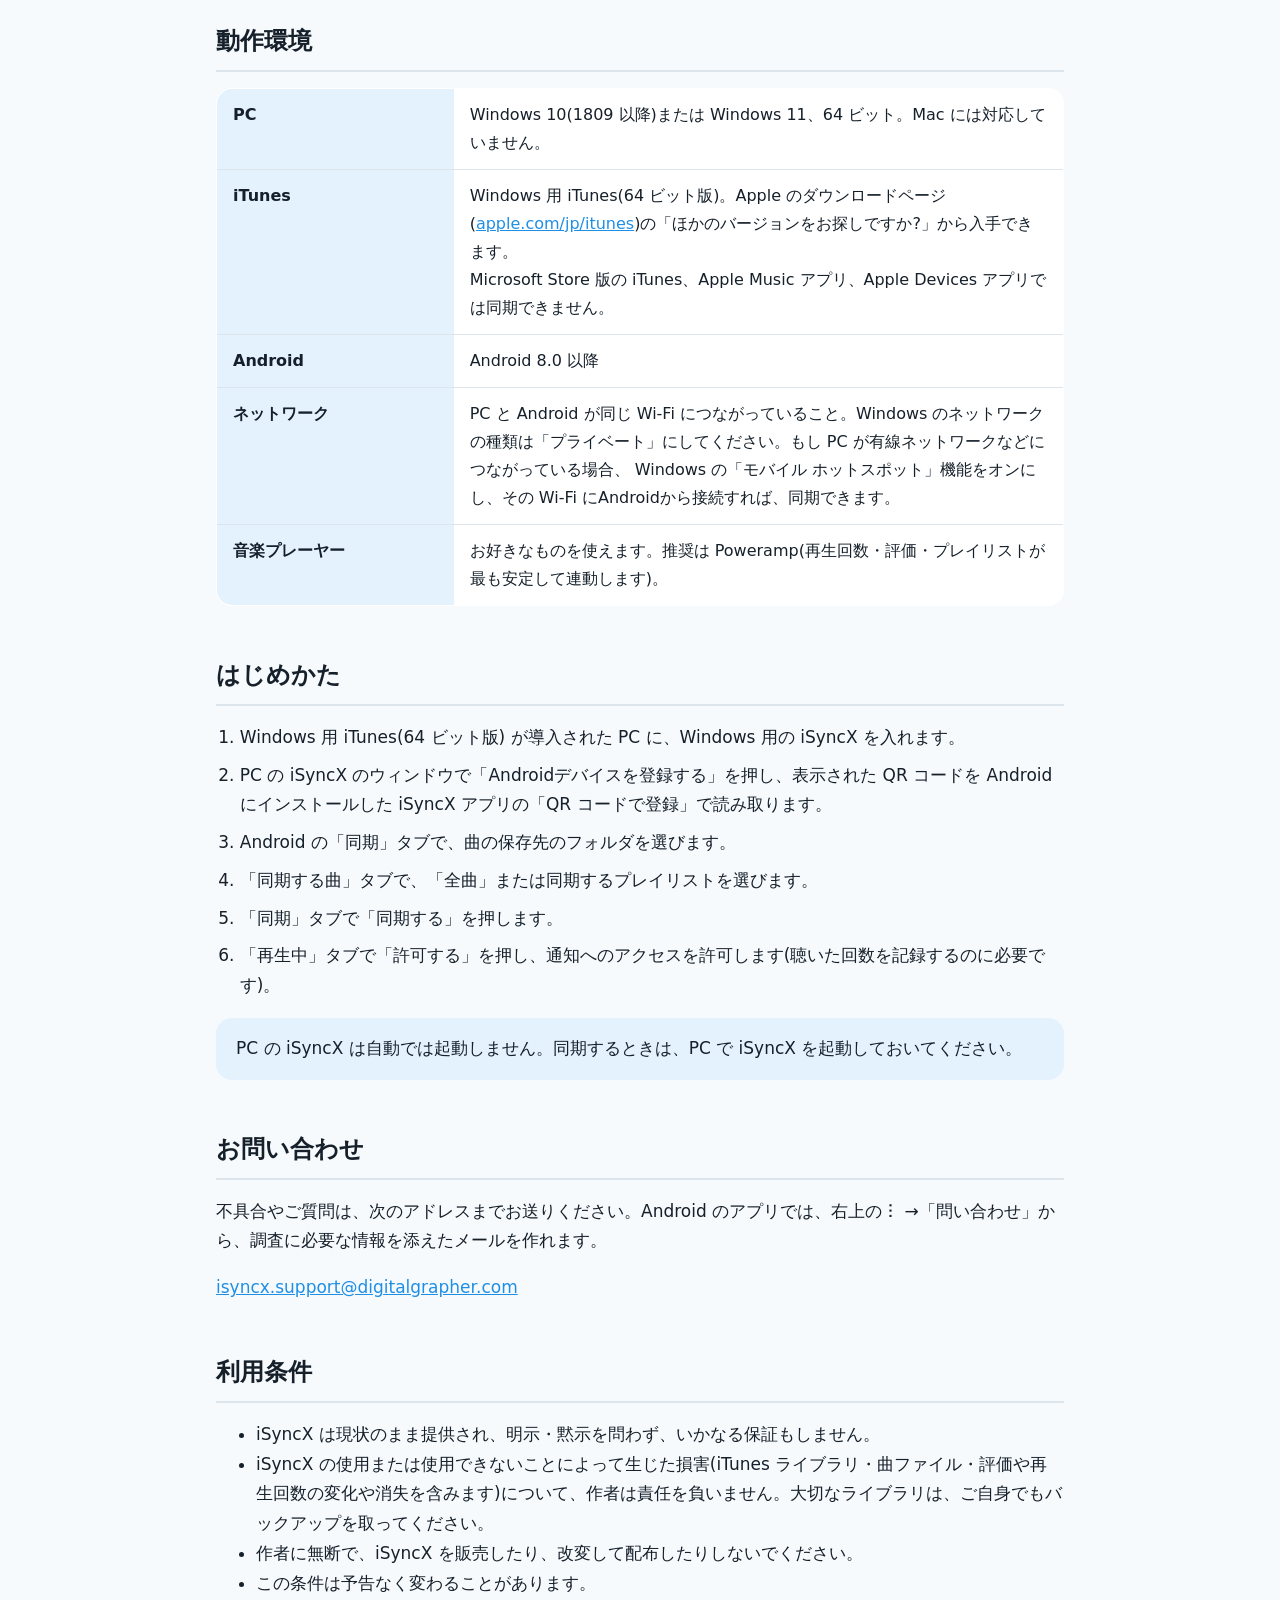
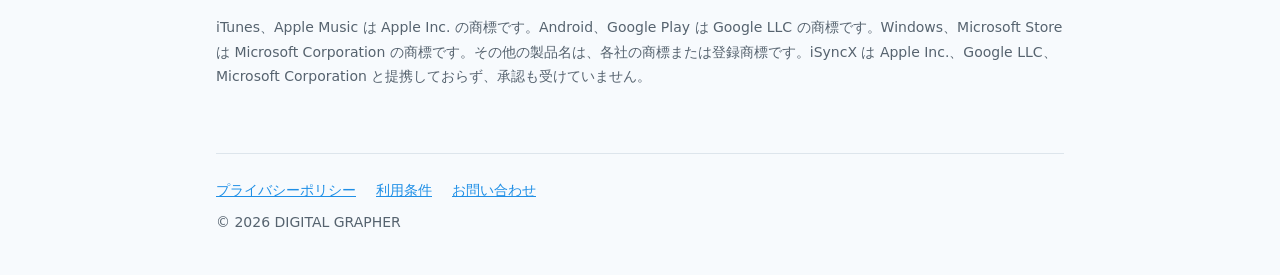
==== commit 5d5ffc96: "紹介ページ: Google Play のダウンロードボタンを追加し、日本語を校正どおりに直す Co-Authored-By: Claude Sonnet 5.5 <noreply@anthropic." ====
--- a/ja/index.html
+++ b/ja/index.html
@@ -33,7 +33,7 @@
           <p>任意のプレイリスト、または「全曲」を Wi-Fi で転送します。途中で切断しても続きから再開できます。プレイリストは .m3u形式 でも保存するので、さまざまなプレーヤーアプリで使えます。</p>
         </div>
         <div class="card">
-          <h3>再生回数を iTunes に</h3>
+          <h3>再生回数なども iTunes に</h3>
           <p>ただ曲を同期するだけでなく、Android のプレーヤー側で再生した回数や最後に再生した日も記録し、iTunes 側に反映できます。</p>
         </div>
         <div class="card">
@@ -46,7 +46,7 @@
         </div>
         <div class="card">
           <h3>クラウドもアカウントも不要</h3>
-          <p>データが行き来するのは、同じ Wi-Fi 環境にあるあなたの PC と Android の間だけです。</p>
+          <p>データが行き来するのは、同じ Wi-Fi 環境にある、あなたの PC と Android の間だけです。</p>
         </div>
         <div class="card">
           <h3>PC の曲は消さない</h3>
@@ -68,7 +68,7 @@
         <div class="card">
           <h3>Android 用</h3>
           <p>同期の操作、星の付与、再生の記録をするアプリです。</p>
-          <span class="soon">Google Play で公開予定</span>
+          <a class="get-btn" href="https://play.google.com/store/apps/details?id=com.digitalgrapher.isyncx">Google Play で入手</a>
         </div>
       </div>
     </section>
@@ -88,7 +88,7 @@
       <h2>はじめかた</h2>
       <ol class="steps">
         <li>Windows 用 iTunes(64 ビット版) が導入された PC に、Windows 用の iSyncX を入れます。</li>
-        <li>PC の iSyncX のウィンドウで「Androidデバイスを登録する」を押し、表示された QR コードを Android の iSyncX の「QR コードで登録」で読み取ります。</li>
+        <li>PC の iSyncX のウィンドウで「Androidデバイスを登録する」を押し、表示された QR コードを Android にインストールした iSyncX アプリの「QR コードで登録」で読み取ります。</li>
         <li>Android の「同期」タブで、曲の保存先のフォルダを選びます。</li>
         <li>「同期する曲」タブで、「全曲」または同期するプレイリストを選びます。</li>
         <li>「同期」タブで「同期する」を押します。</li>
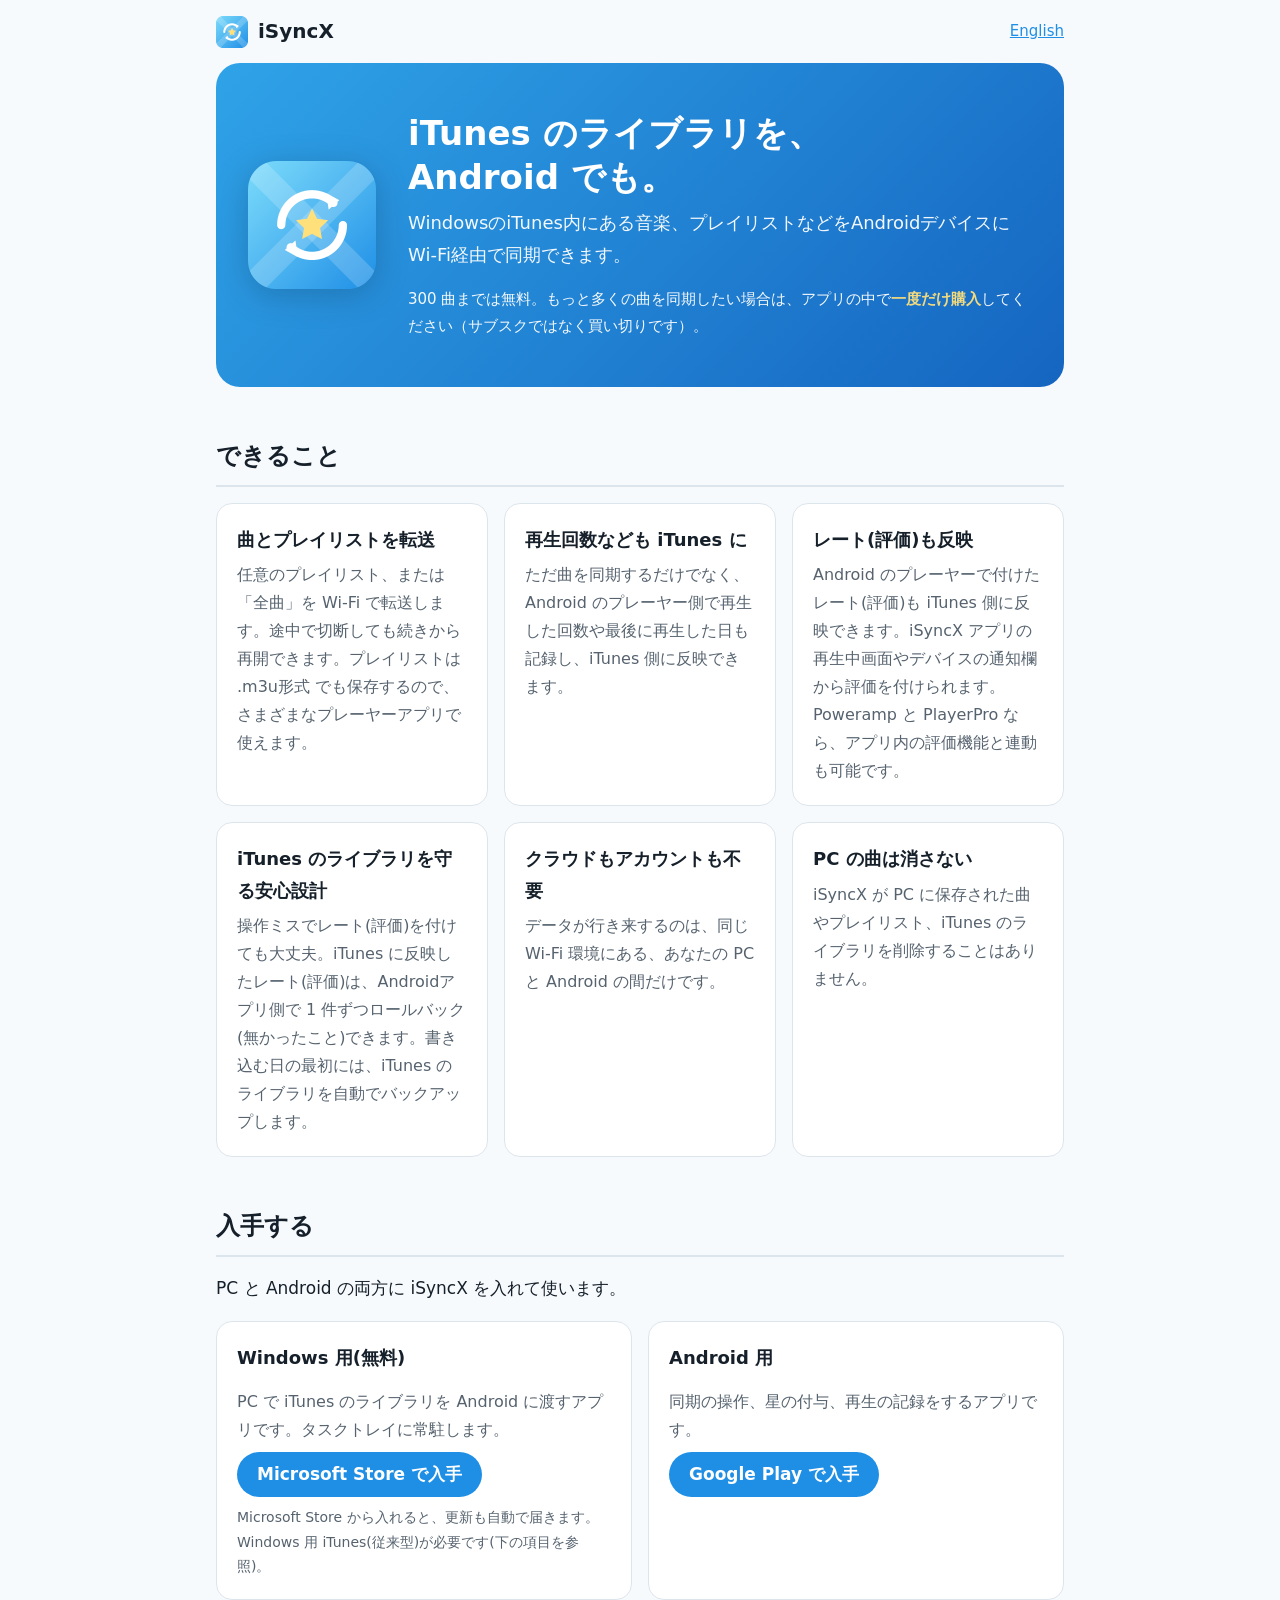
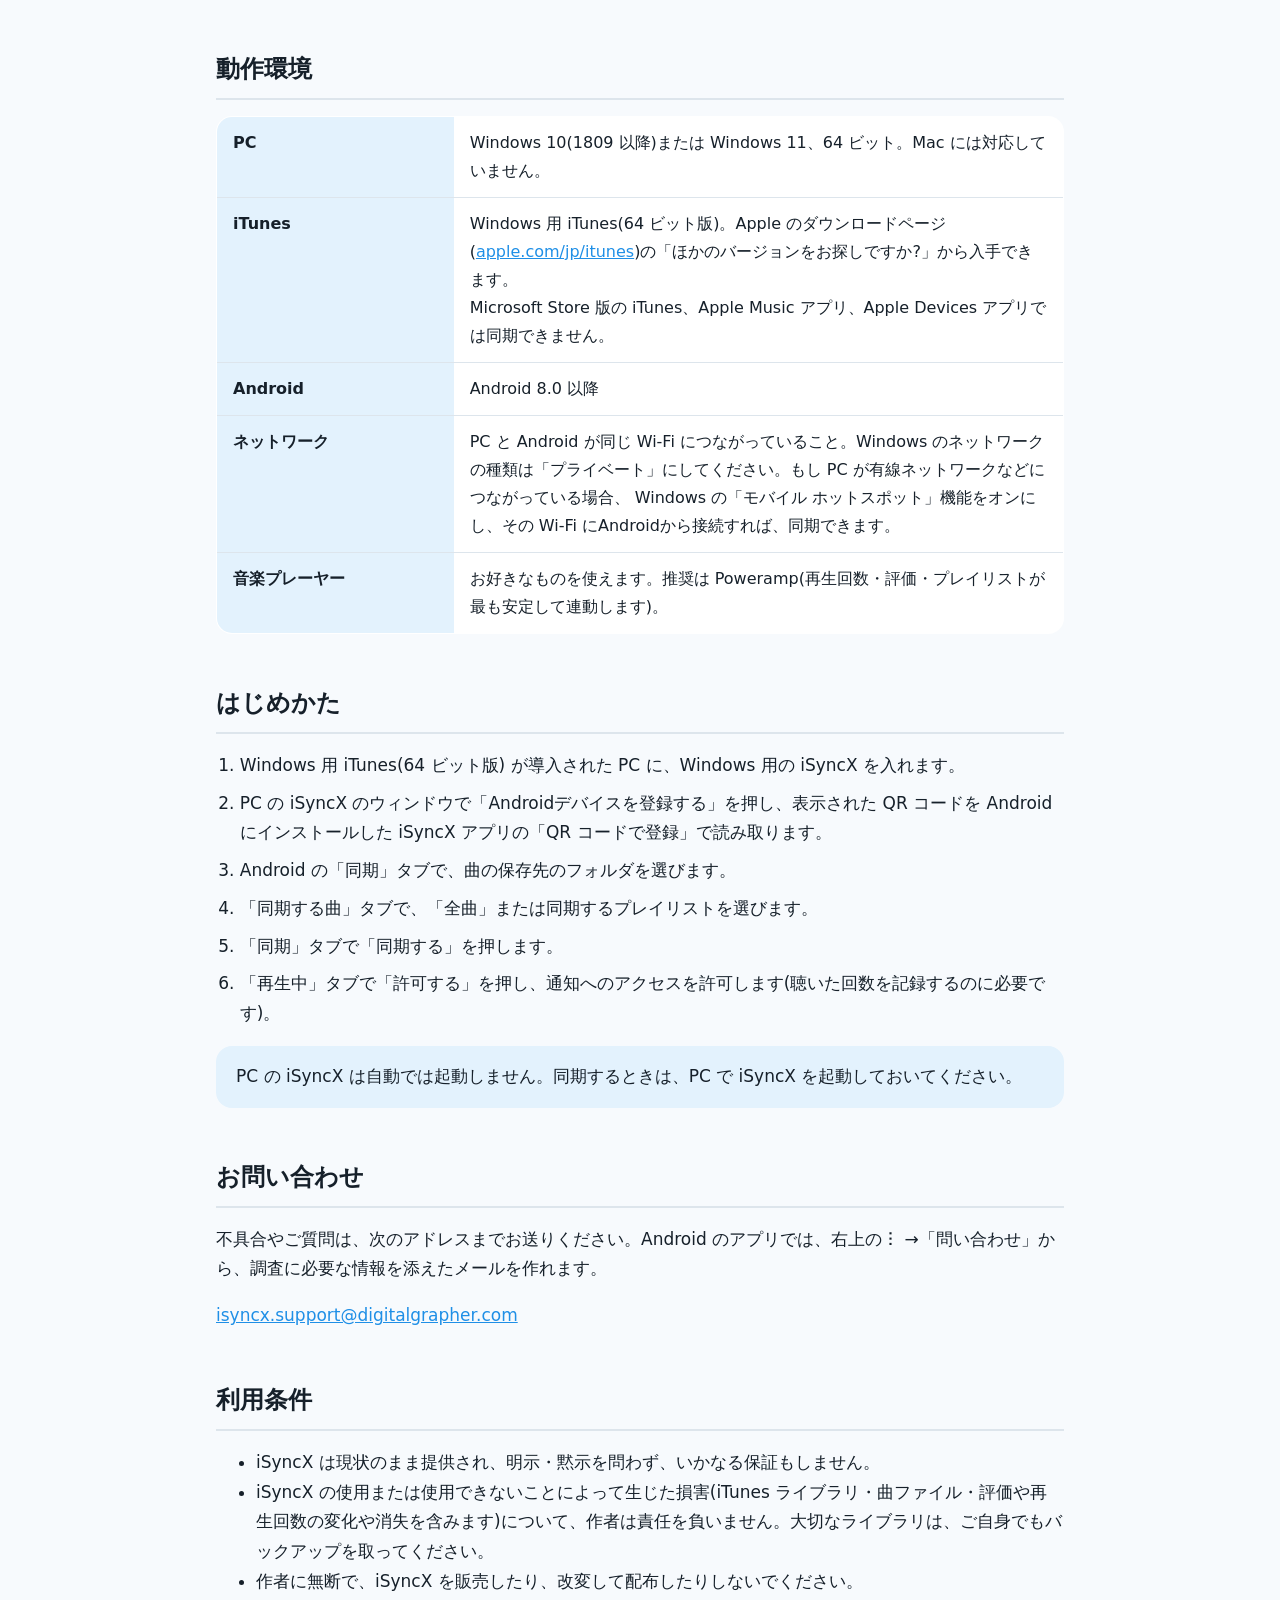
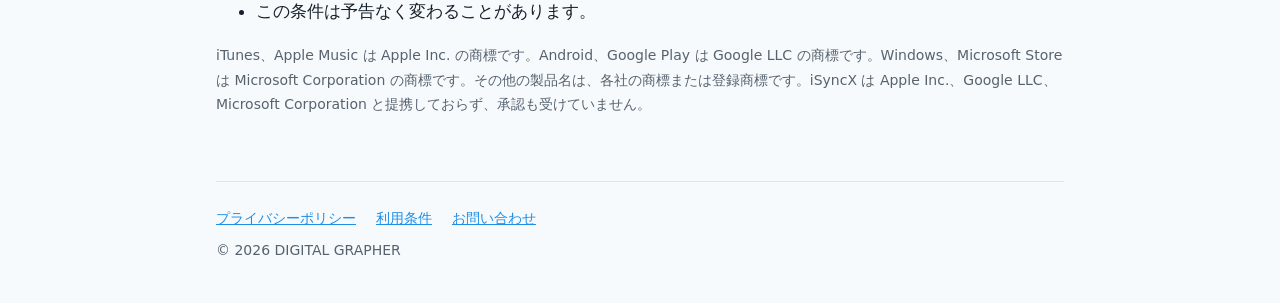
==== commit 9f74df50: "サイト: 評価の説明に iSyncX の再生中画面・通知からの評価を追記 Co-Authored-By: Claude Opus 5.5 <noreply@anthropic.com>" ====
--- a/ja/index.html
+++ b/ja/index.html
@@ -38,7 +38,7 @@
         </div>
         <div class="card">
           <h3>レート(評価)も反映</h3>
-          <p>Android のプレーヤーで付けたレート(評価)も iTunes 側に反映できます。Poweramp と PlayerPro の 5 つ星評価システムで動作確認しています。</p>
+          <p>Android のプレーヤーで付けたレート(評価)も iTunes 側に反映できます。iSyncX アプリの再生中画面やデバイスの通知欄から評価を付けられます。Poweramp と PlayerPro なら、アプリ内の評価機能と連動も可能です。</p>
         </div>
         <div class="card">
           <h3>iTunes のライブラリを守る安心設計</h3>
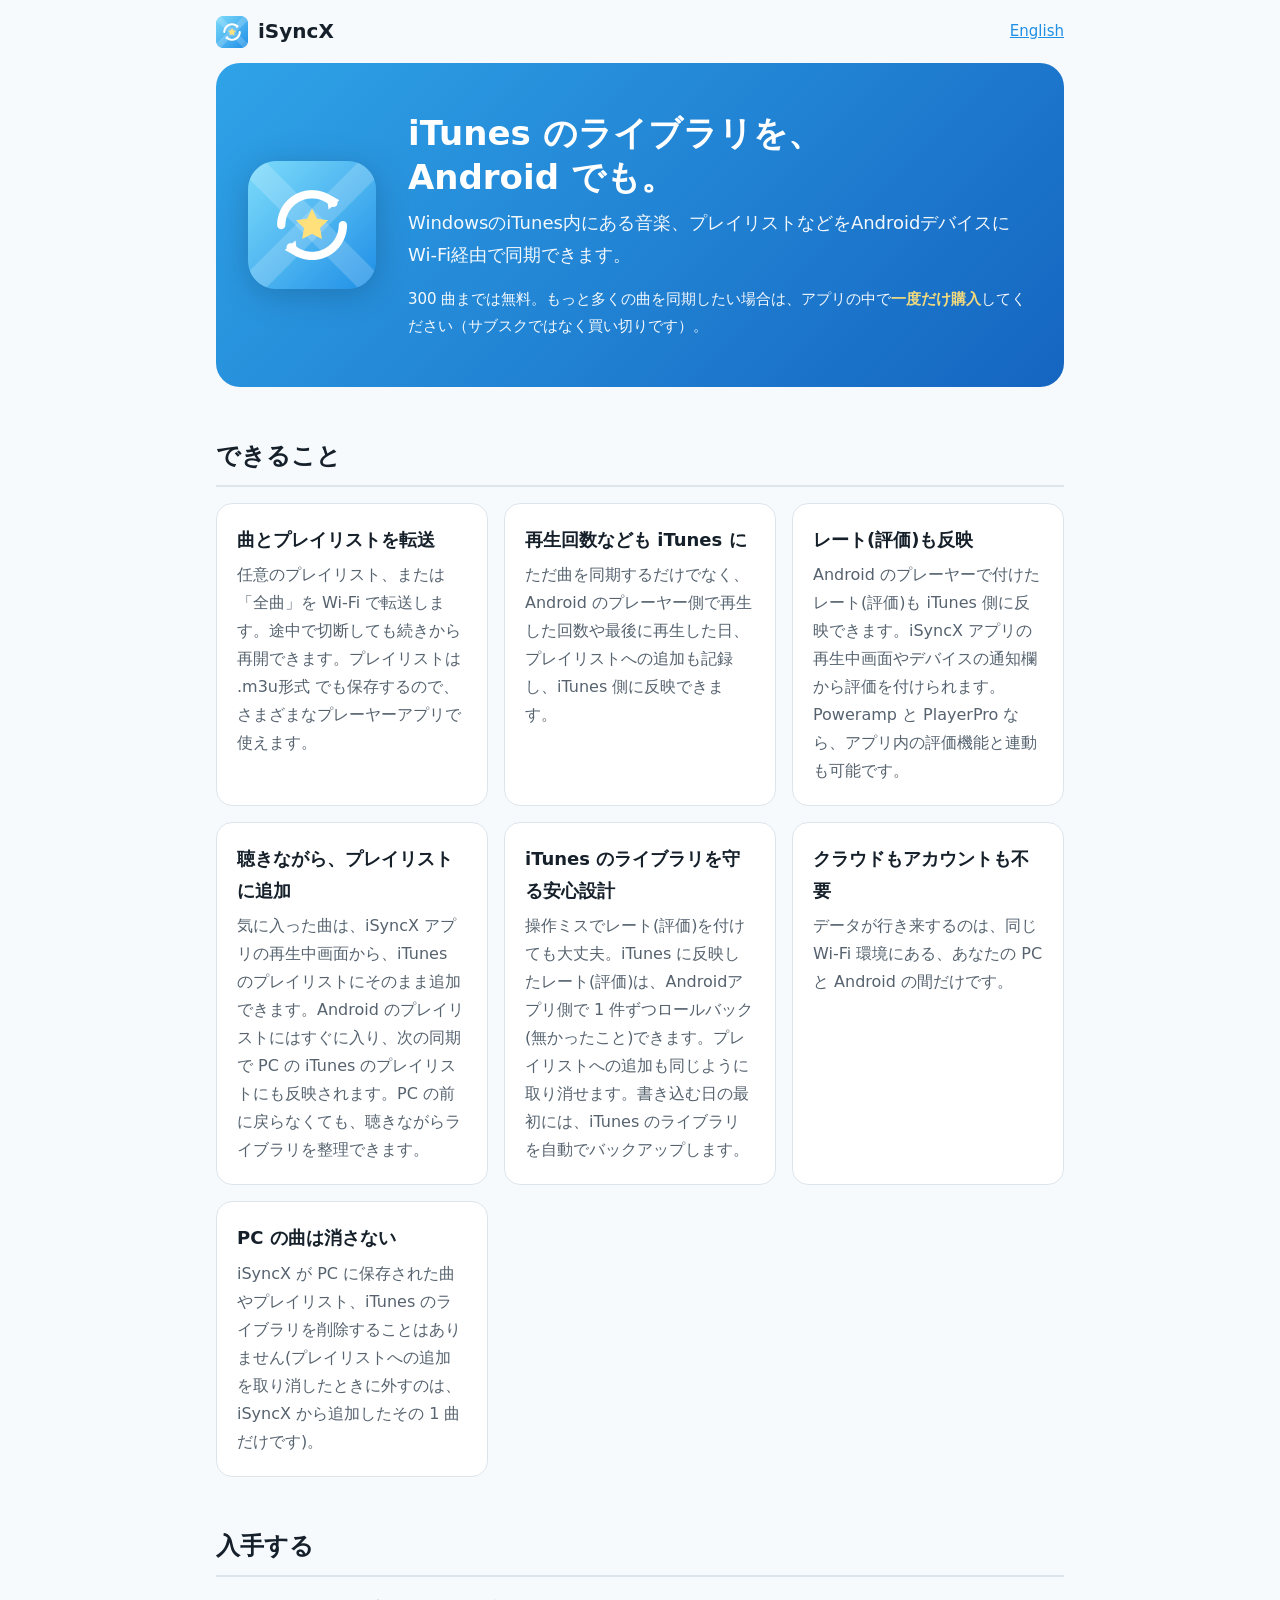
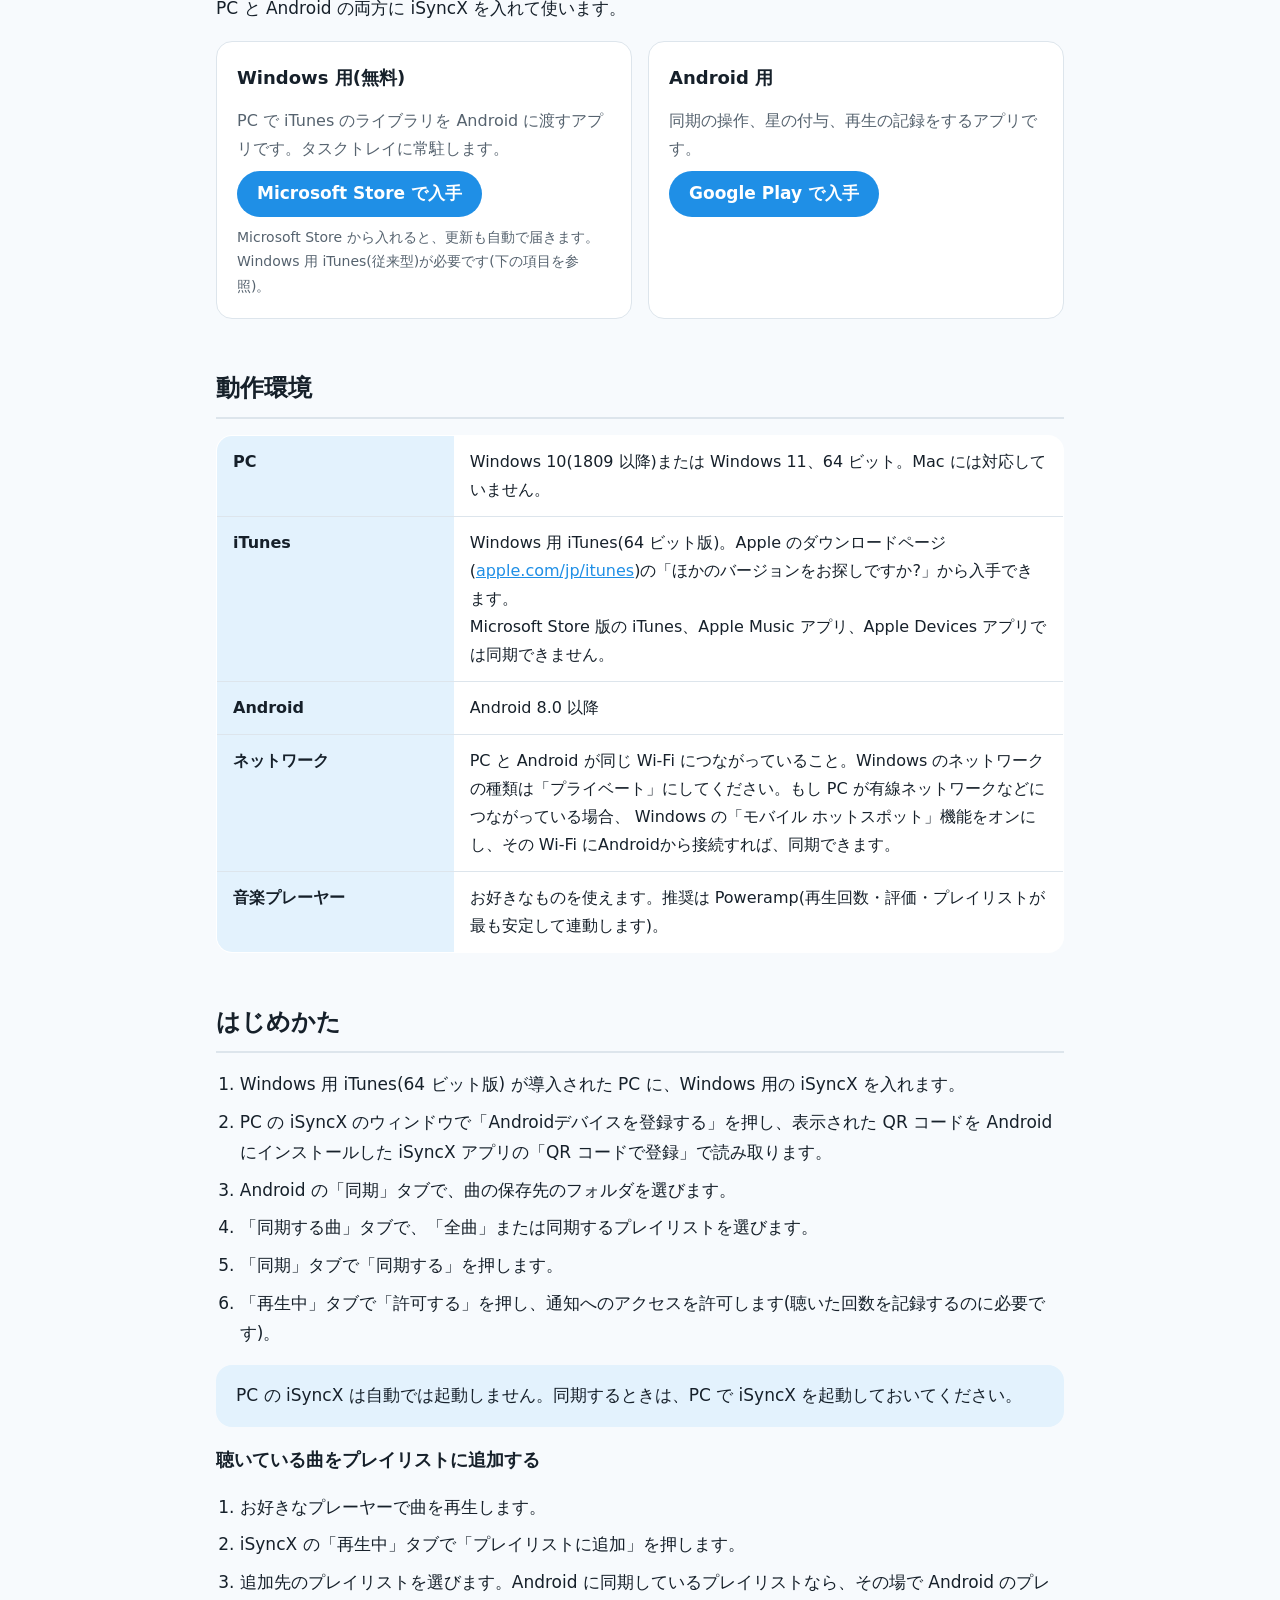
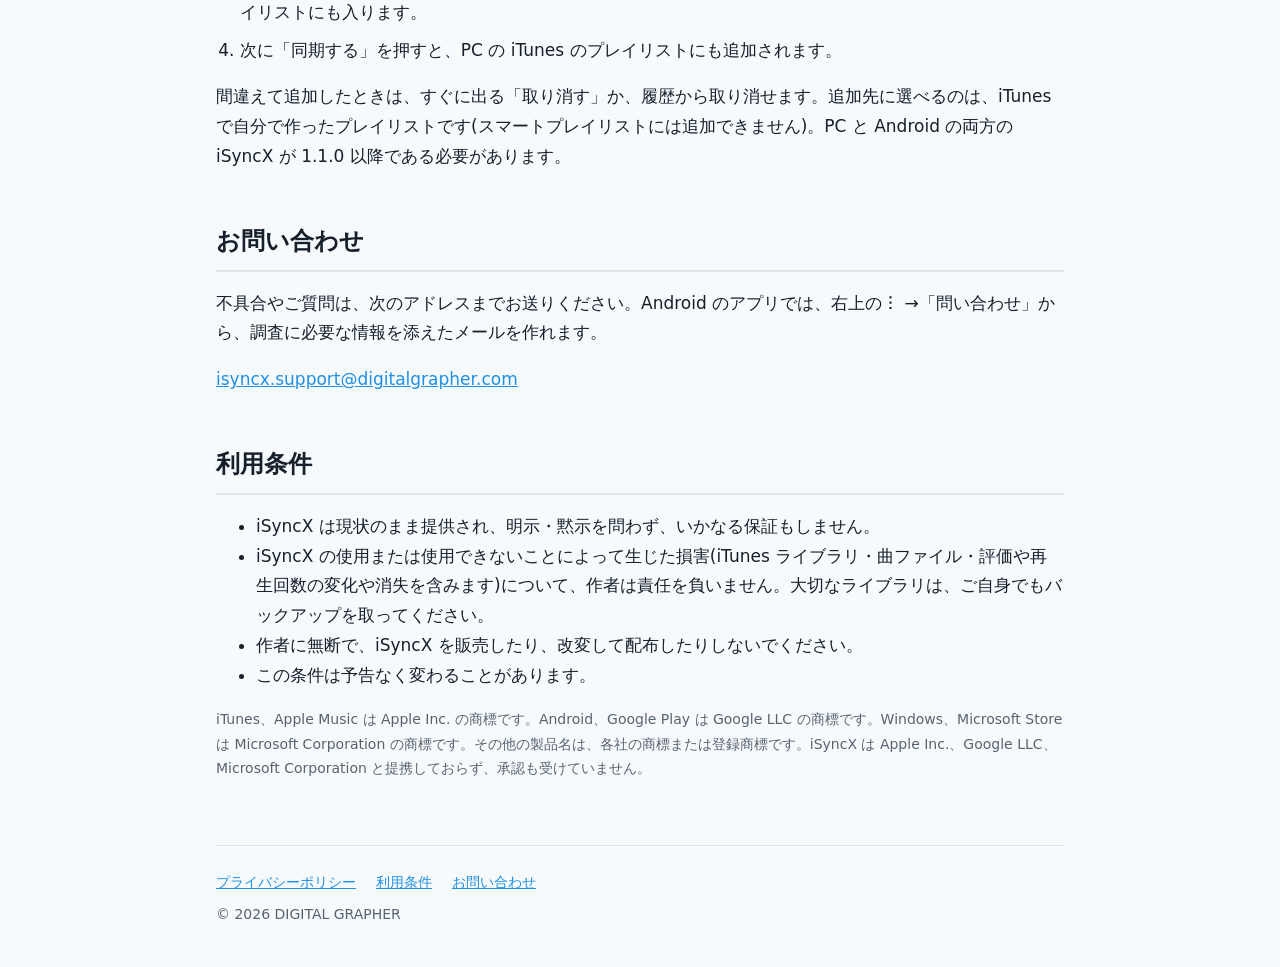
==== commit 334f0cfc: "1.1.0 向け(未公開): プレイリストへの追加を、できること・安心設計・はじめかたに追記" ====
--- a/ja/index.html
+++ b/ja/index.html
@@ -4,7 +4,7 @@
   <meta charset="utf-8">
   <meta name="viewport" content="width=device-width, initial-scale=1">
   <title>iSyncX — iTunes と Android の同期アプリ</title>
-  <meta name="description" content="Windows の iTunes の楽曲とプレイリストを Wi-Fi で Android に入れ、Android で聴いた回数と付けた星を iTunes に書き戻す同期アプリ。">
+  <meta name="description" content="Windows の iTunes の楽曲とプレイリストを Wi-Fi で Android に入れ、Android で聴いた回数・付けた星・プレイリストへの追加を iTunes に書き戻す同期アプリ。">
   <link rel="icon" href="../assets/favicon.png">
   <link rel="stylesheet" href="../assets/style.css">
   <link rel="alternate" hreflang="en" href="../en/">
@@ -34,15 +34,19 @@
         </div>
         <div class="card">
           <h3>再生回数なども iTunes に</h3>
-          <p>ただ曲を同期するだけでなく、Android のプレーヤー側で再生した回数や最後に再生した日も記録し、iTunes 側に反映できます。</p>
+          <p>ただ曲を同期するだけでなく、Android のプレーヤー側で再生した回数や最後に再生した日、プレイリストへの追加も記録し、iTunes 側に反映できます。</p>
         </div>
         <div class="card">
           <h3>レート(評価)も反映</h3>
           <p>Android のプレーヤーで付けたレート(評価)も iTunes 側に反映できます。iSyncX アプリの再生中画面やデバイスの通知欄から評価を付けられます。Poweramp と PlayerPro なら、アプリ内の評価機能と連動も可能です。</p>
         </div>
         <div class="card">
+          <h3>聴きながら、プレイリストに追加</h3>
+          <p>気に入った曲は、iSyncX アプリの再生中画面から、iTunes のプレイリストにそのまま追加できます。Android のプレイリストにはすぐに入り、次の同期で PC の iTunes のプレイリストにも反映されます。PC の前に戻らなくても、聴きながらライブラリを整理できます。</p>
+        </div>
+        <div class="card">
           <h3>iTunes のライブラリを守る安心設計</h3>
-          <p>操作ミスでレート(評価)を付けても大丈夫。iTunes に反映したレート(評価)は、Androidアプリ側で 1 件ずつロールバック(無かったこと)できます。書き込む日の最初には、iTunes のライブラリを自動でバックアップします。</p>
+          <p>操作ミスでレート(評価)を付けても大丈夫。iTunes に反映したレート(評価)は、Androidアプリ側で 1 件ずつロールバック(無かったこと)できます。プレイリストへの追加も同じように取り消せます。書き込む日の最初には、iTunes のライブラリを自動でバックアップします。</p>
         </div>
         <div class="card">
           <h3>クラウドもアカウントも不要</h3>
@@ -50,7 +54,7 @@
         </div>
         <div class="card">
           <h3>PC の曲は消さない</h3>
-          <p>iSyncX が PC に保存された曲やプレイリスト、iTunes のライブラリを削除することはありません。</p>
+          <p>iSyncX が PC に保存された曲やプレイリスト、iTunes のライブラリを削除することはありません(プレイリストへの追加を取り消したときに外すのは、iSyncX から追加したその 1 曲だけです)。</p>
         </div>
       </div>
     </section>
@@ -95,6 +99,15 @@
         <li>「再生中」タブで「許可する」を押し、通知へのアクセスを許可します(聴いた回数を記録するのに必要です)。</li>
       </ol>
       <p class="callout">PC の iSyncX は自動では起動しません。同期するときは、PC で iSyncX を起動しておいてください。</p>
+
+      <h3>聴いている曲をプレイリストに追加する</h3>
+      <ol class="steps">
+        <li>お好きなプレーヤーで曲を再生します。</li>
+        <li>iSyncX の「再生中」タブで「プレイリストに追加」を押します。</li>
+        <li>追加先のプレイリストを選びます。Android に同期しているプレイリストなら、その場で Android のプレイリストにも入ります。</li>
+        <li>次に「同期する」を押すと、PC の iTunes のプレイリストにも追加されます。</li>
+      </ol>
+      <p>間違えて追加したときは、すぐに出る「取り消す」か、履歴から取り消せます。追加先に選べるのは、iTunes で自分で作ったプレイリストです(スマートプレイリストには追加できません)。PC と Android の両方の iSyncX が 1.1.0 以降である必要があります。</p>
     </section>
 
     <section id="support">
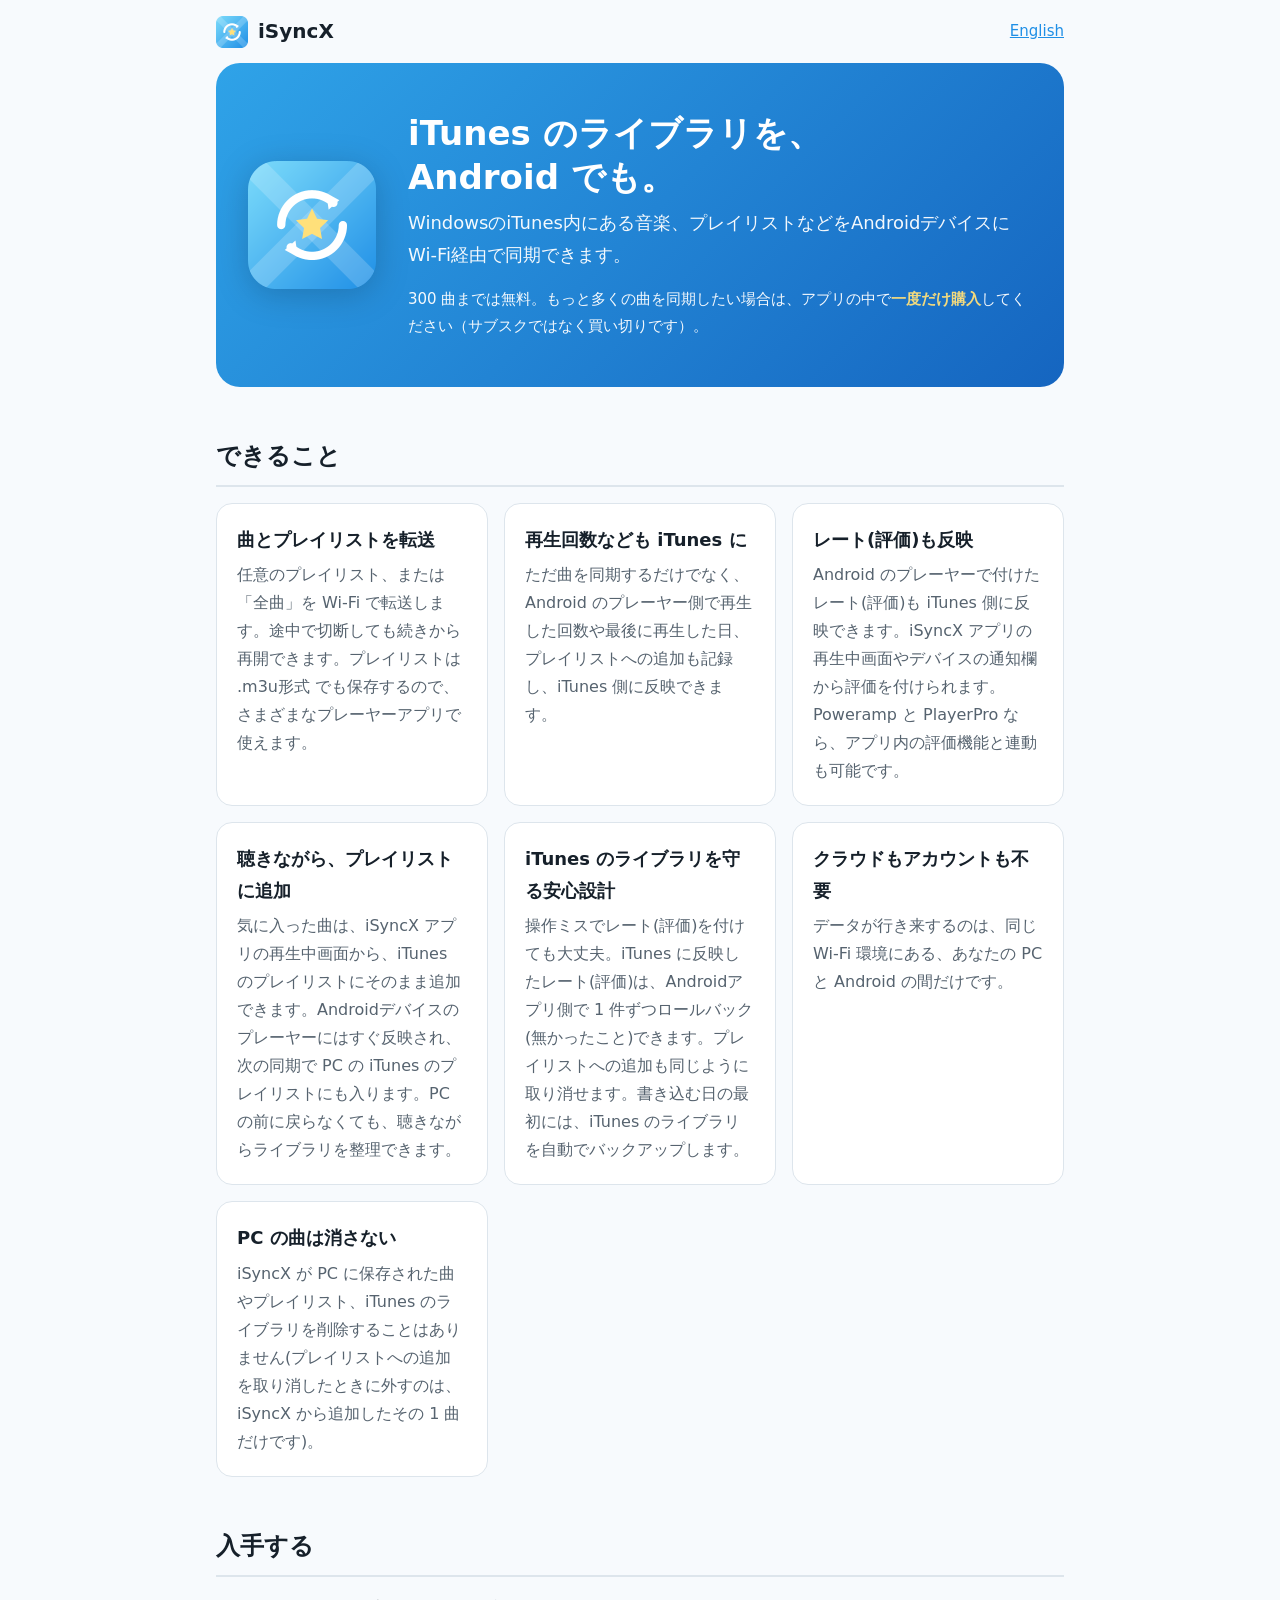
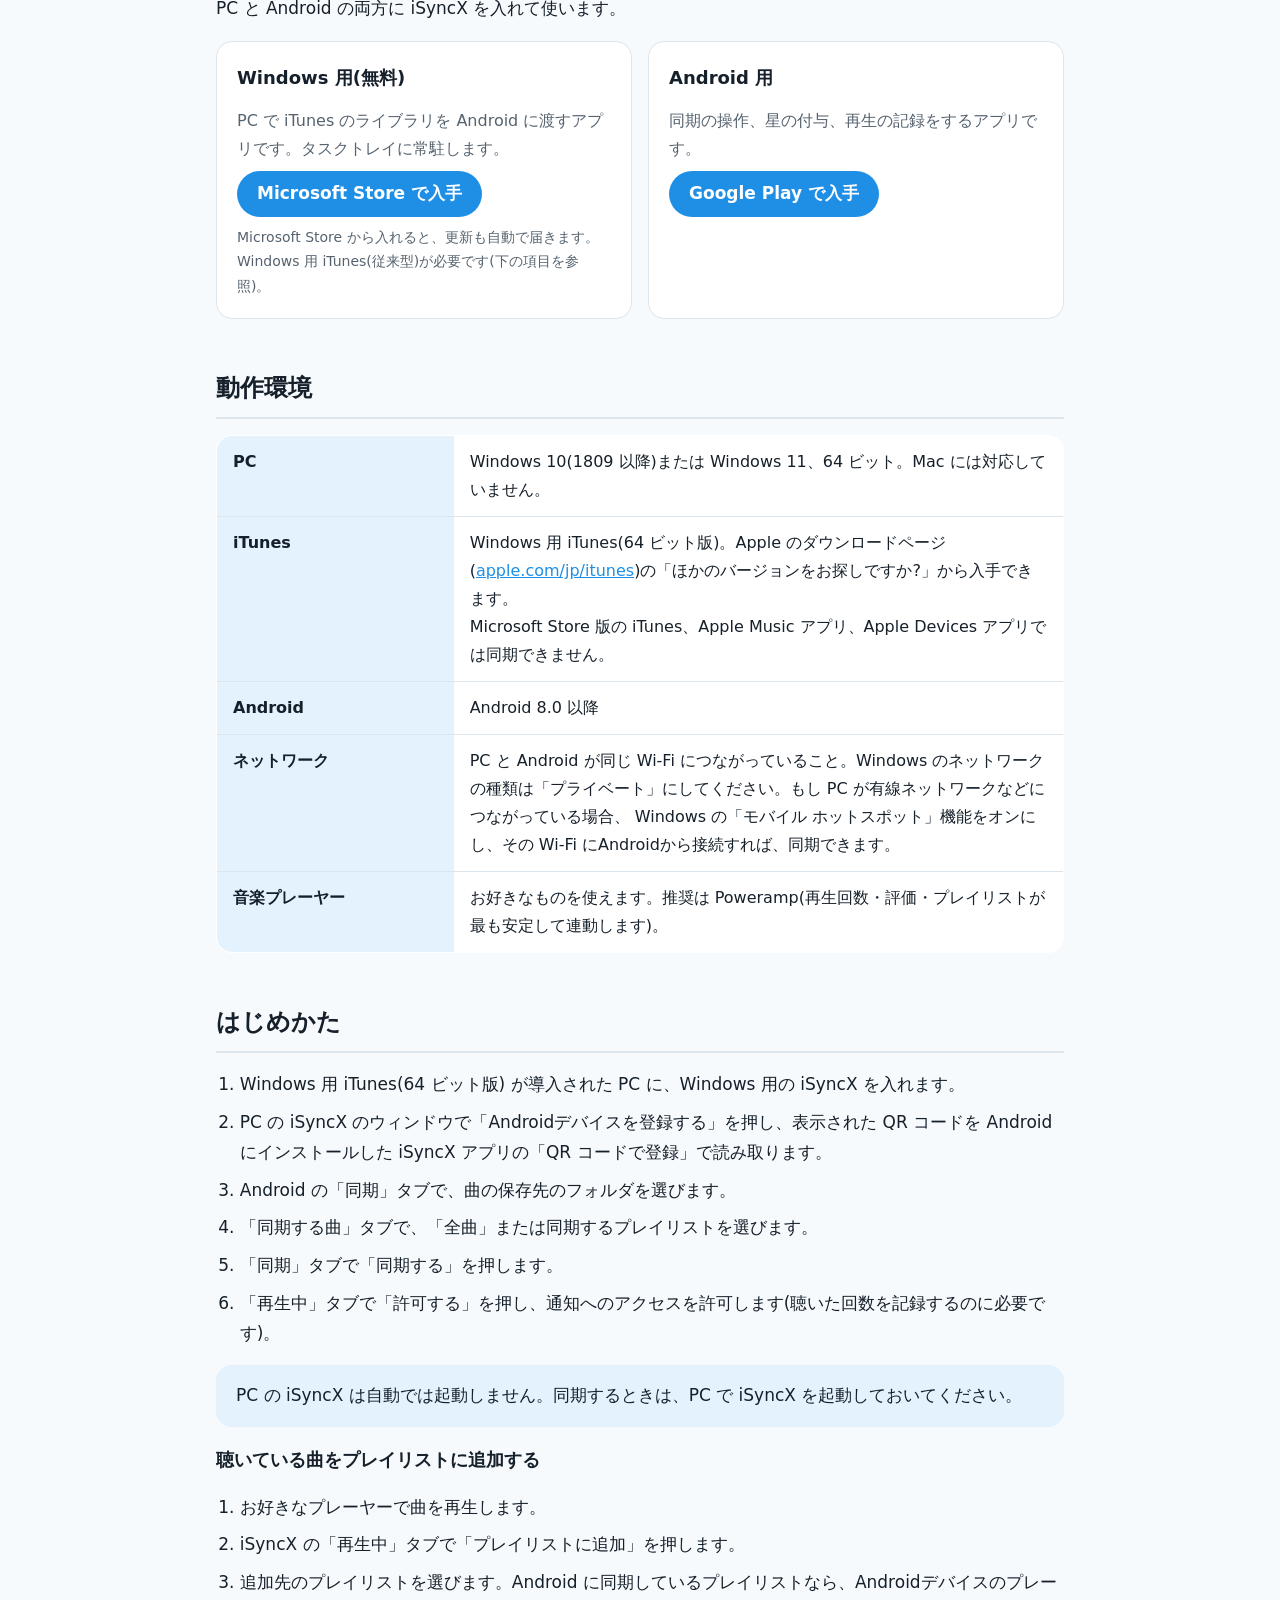
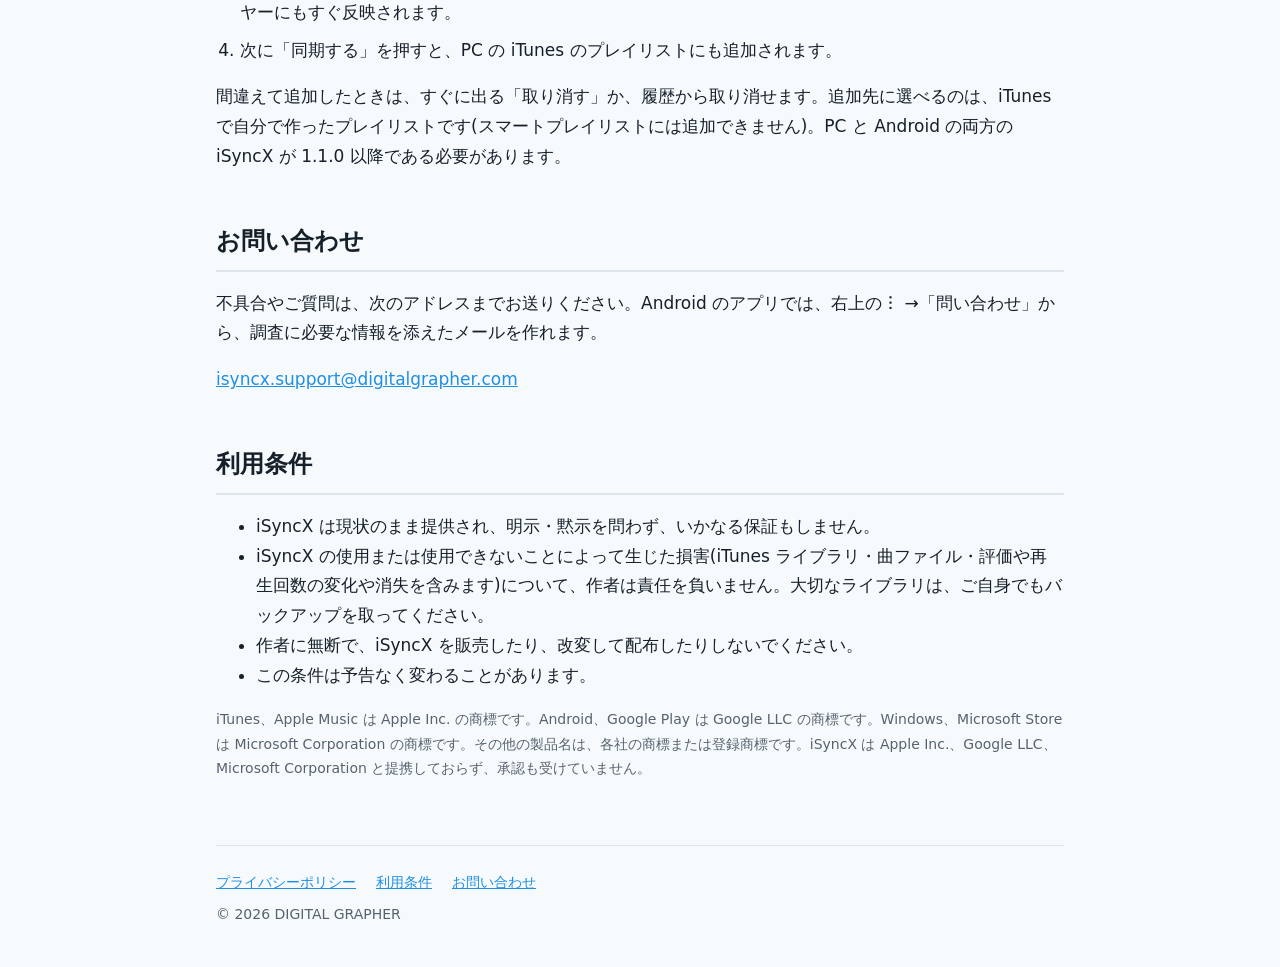
==== commit 90082add: "1.1.0 向け(未公開): 「プレイリストに追加」の説明を、アプリのお知らせの言い方に揃えた" ====
--- a/ja/index.html
+++ b/ja/index.html
@@ -42,7 +42,7 @@
         </div>
         <div class="card">
           <h3>聴きながら、プレイリストに追加</h3>
-          <p>気に入った曲は、iSyncX アプリの再生中画面から、iTunes のプレイリストにそのまま追加できます。Android のプレイリストにはすぐに入り、次の同期で PC の iTunes のプレイリストにも反映されます。PC の前に戻らなくても、聴きながらライブラリを整理できます。</p>
+          <p>気に入った曲は、iSyncX アプリの再生中画面から、iTunes のプレイリストにそのまま追加できます。Androidデバイスのプレーヤーにはすぐ反映され、次の同期で PC の iTunes のプレイリストにも入ります。PC の前に戻らなくても、聴きながらライブラリを整理できます。</p>
         </div>
         <div class="card">
           <h3>iTunes のライブラリを守る安心設計</h3>
@@ -104,7 +104,7 @@
       <ol class="steps">
         <li>お好きなプレーヤーで曲を再生します。</li>
         <li>iSyncX の「再生中」タブで「プレイリストに追加」を押します。</li>
-        <li>追加先のプレイリストを選びます。Android に同期しているプレイリストなら、その場で Android のプレイリストにも入ります。</li>
+        <li>追加先のプレイリストを選びます。Android に同期しているプレイリストなら、Androidデバイスのプレーヤーにもすぐ反映されます。</li>
         <li>次に「同期する」を押すと、PC の iTunes のプレイリストにも追加されます。</li>
       </ol>
       <p>間違えて追加したときは、すぐに出る「取り消す」か、履歴から取り消せます。追加先に選べるのは、iTunes で自分で作ったプレイリストです(スマートプレイリストには追加できません)。PC と Android の両方の iSyncX が 1.1.0 以降である必要があります。</p>
